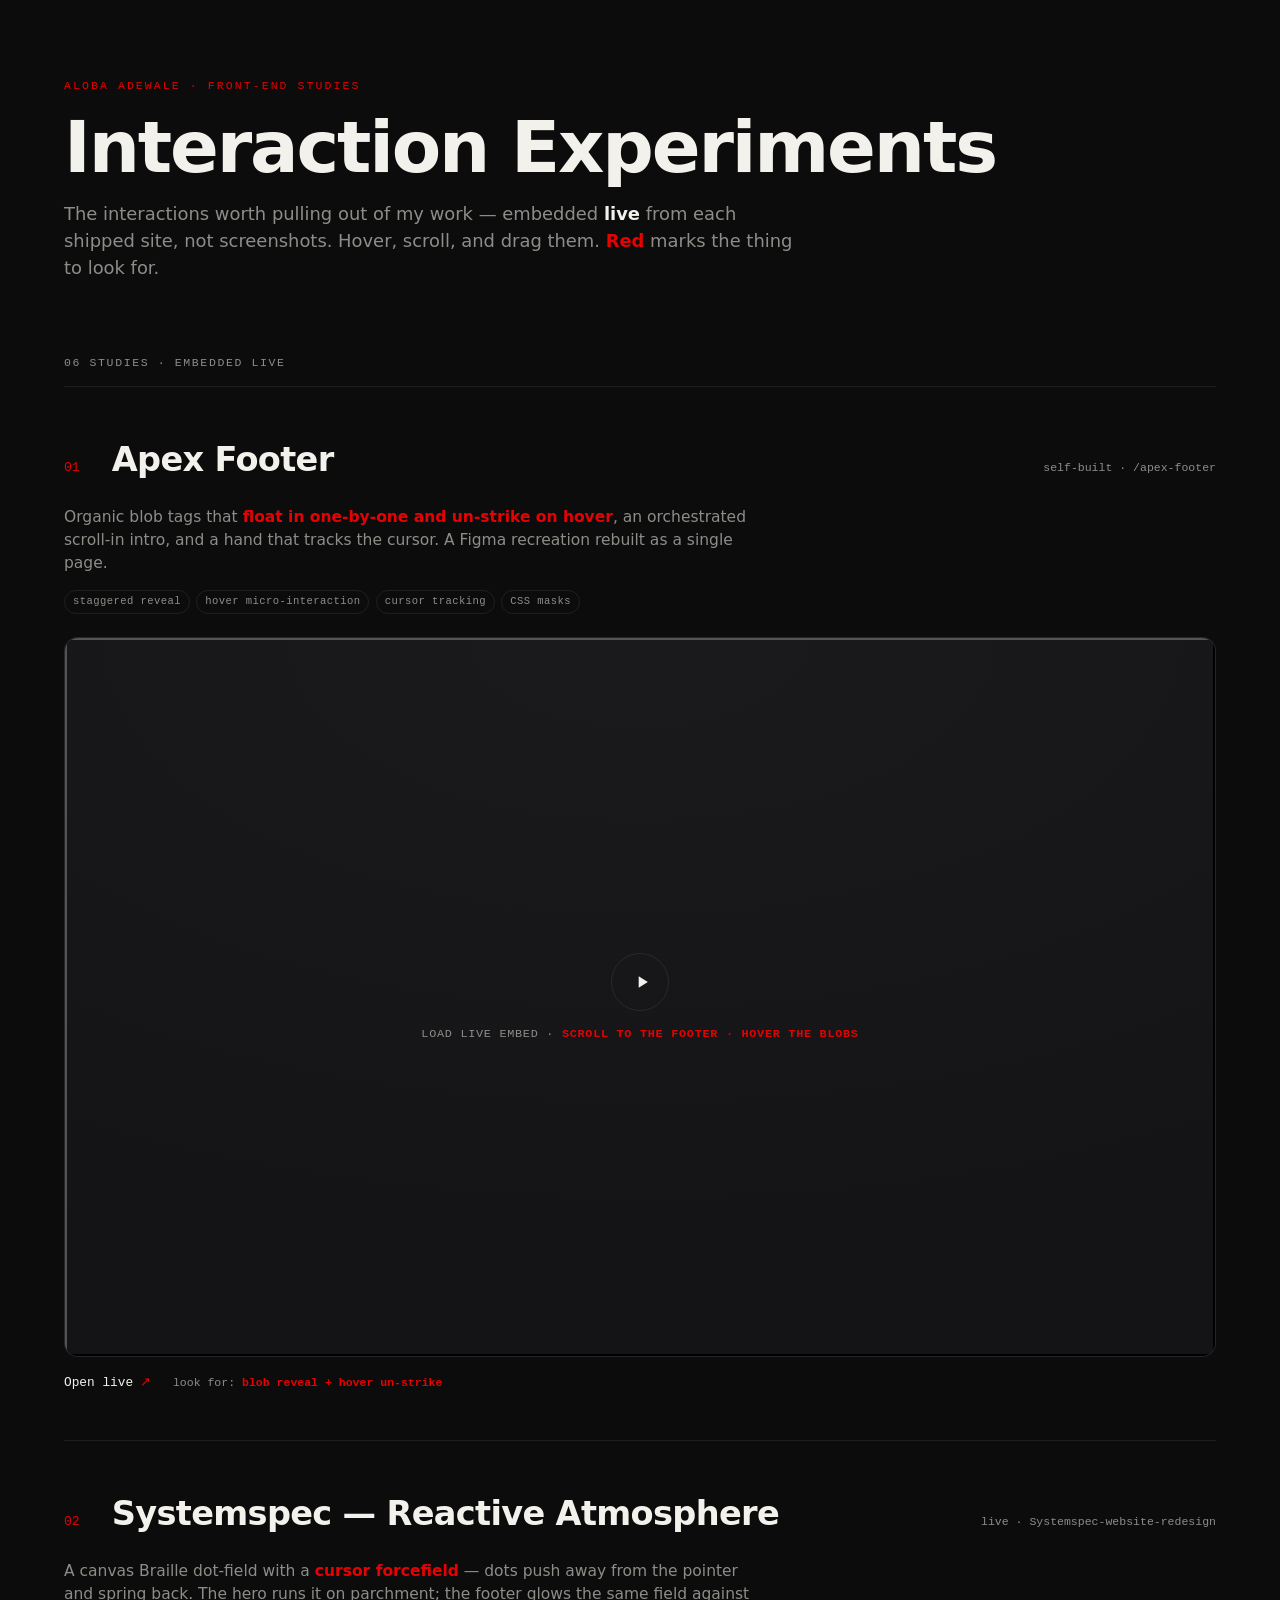
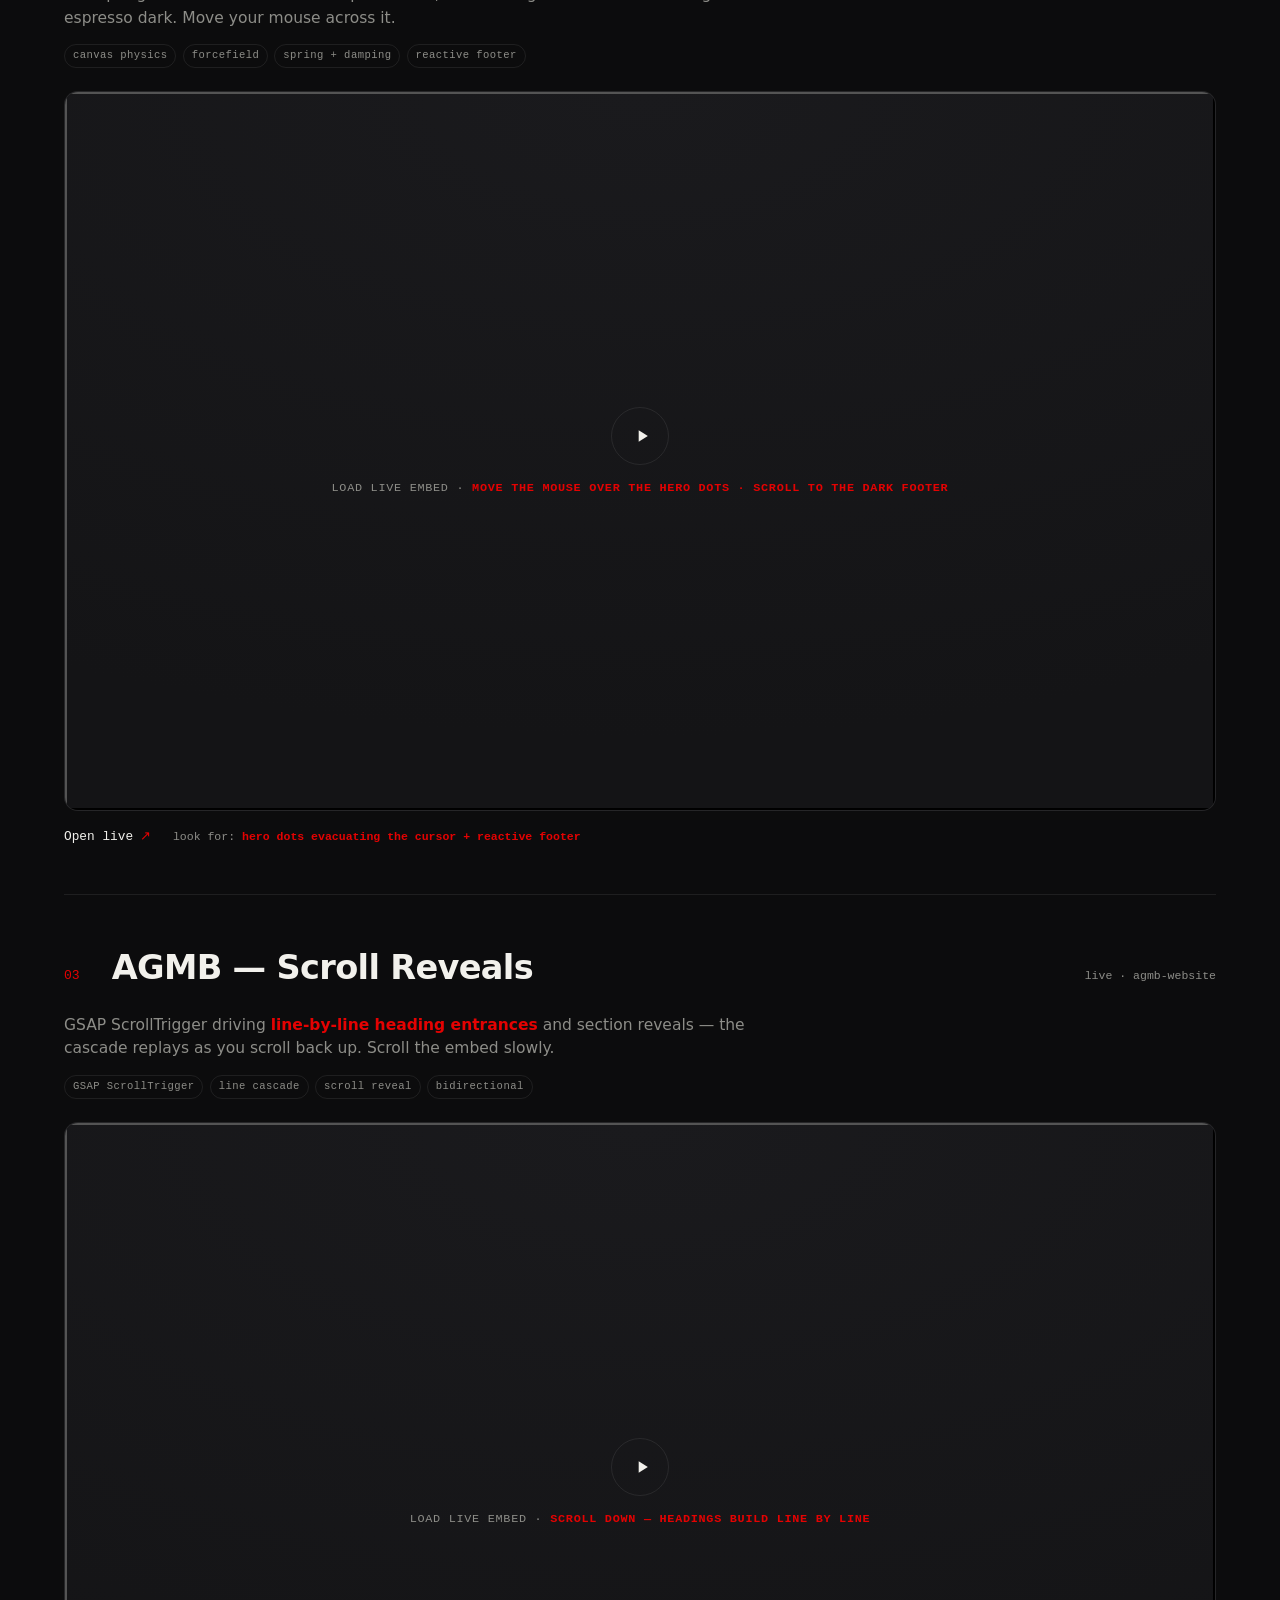
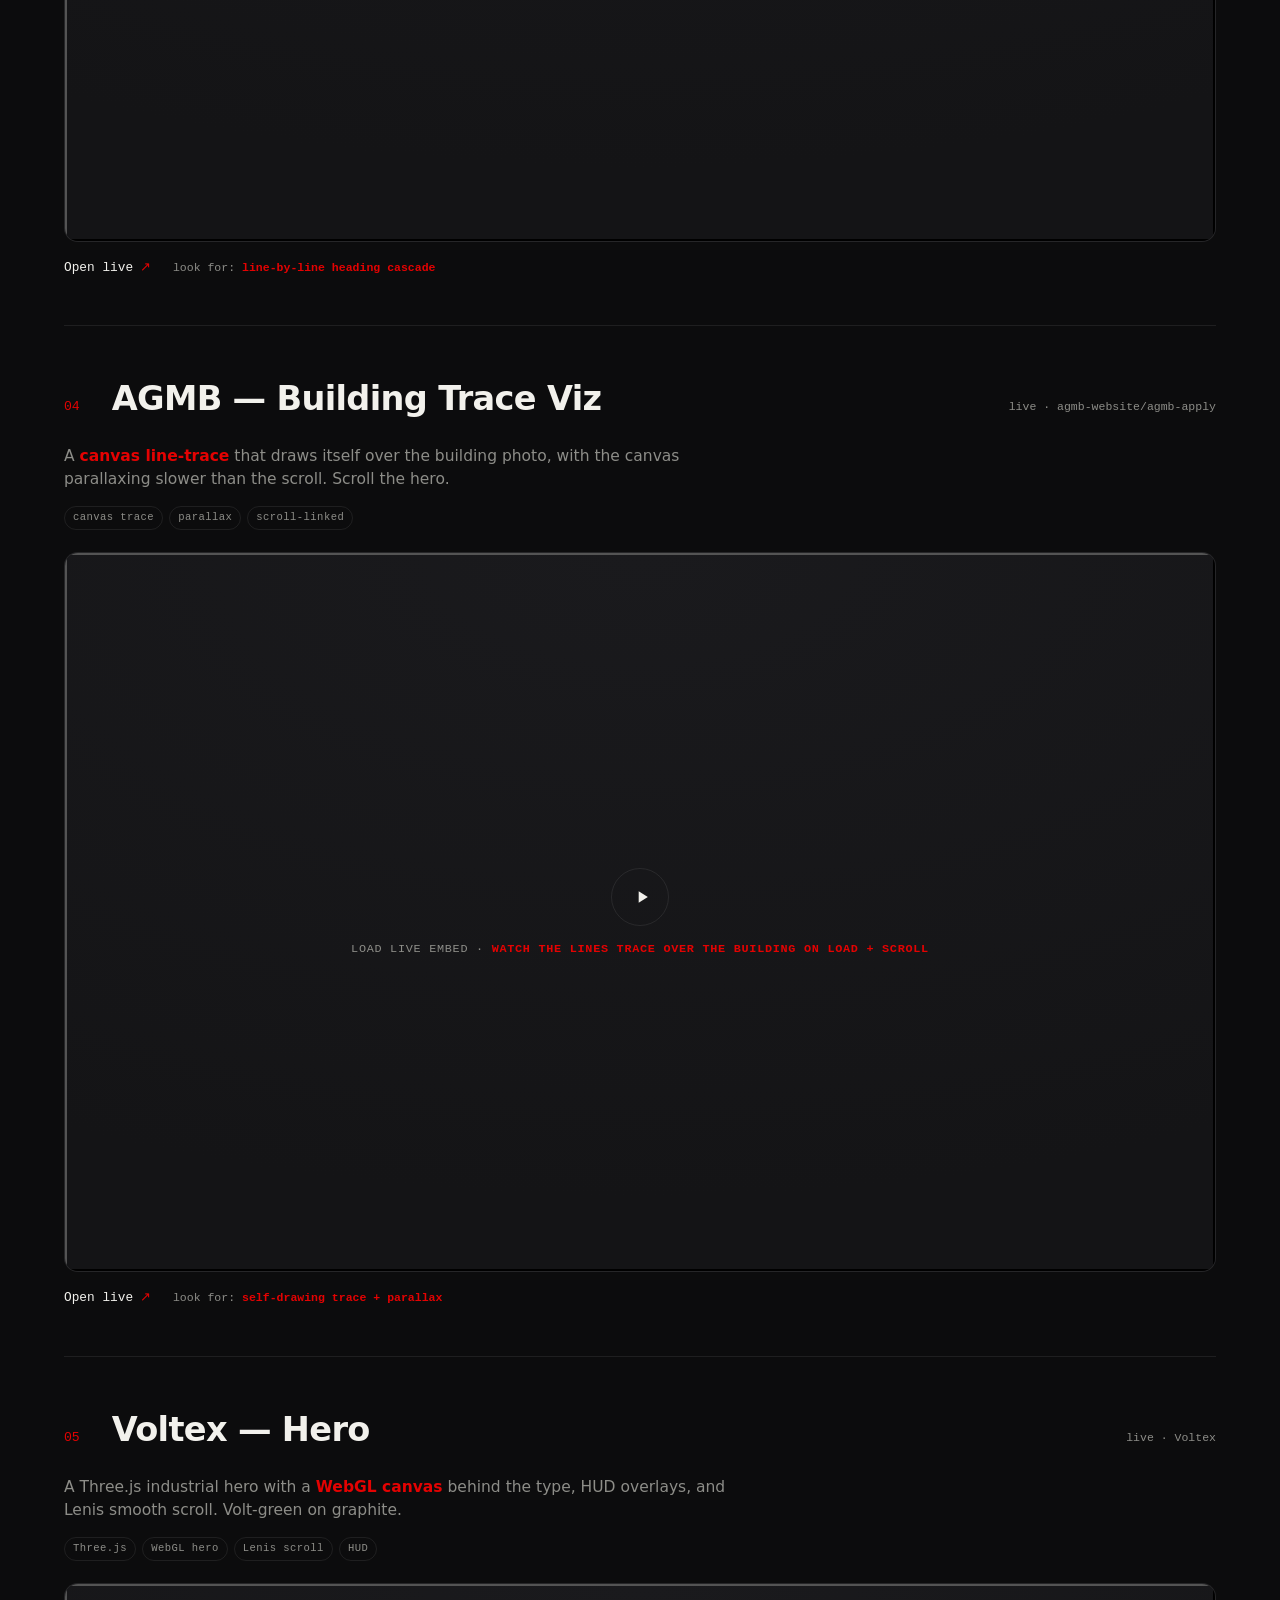
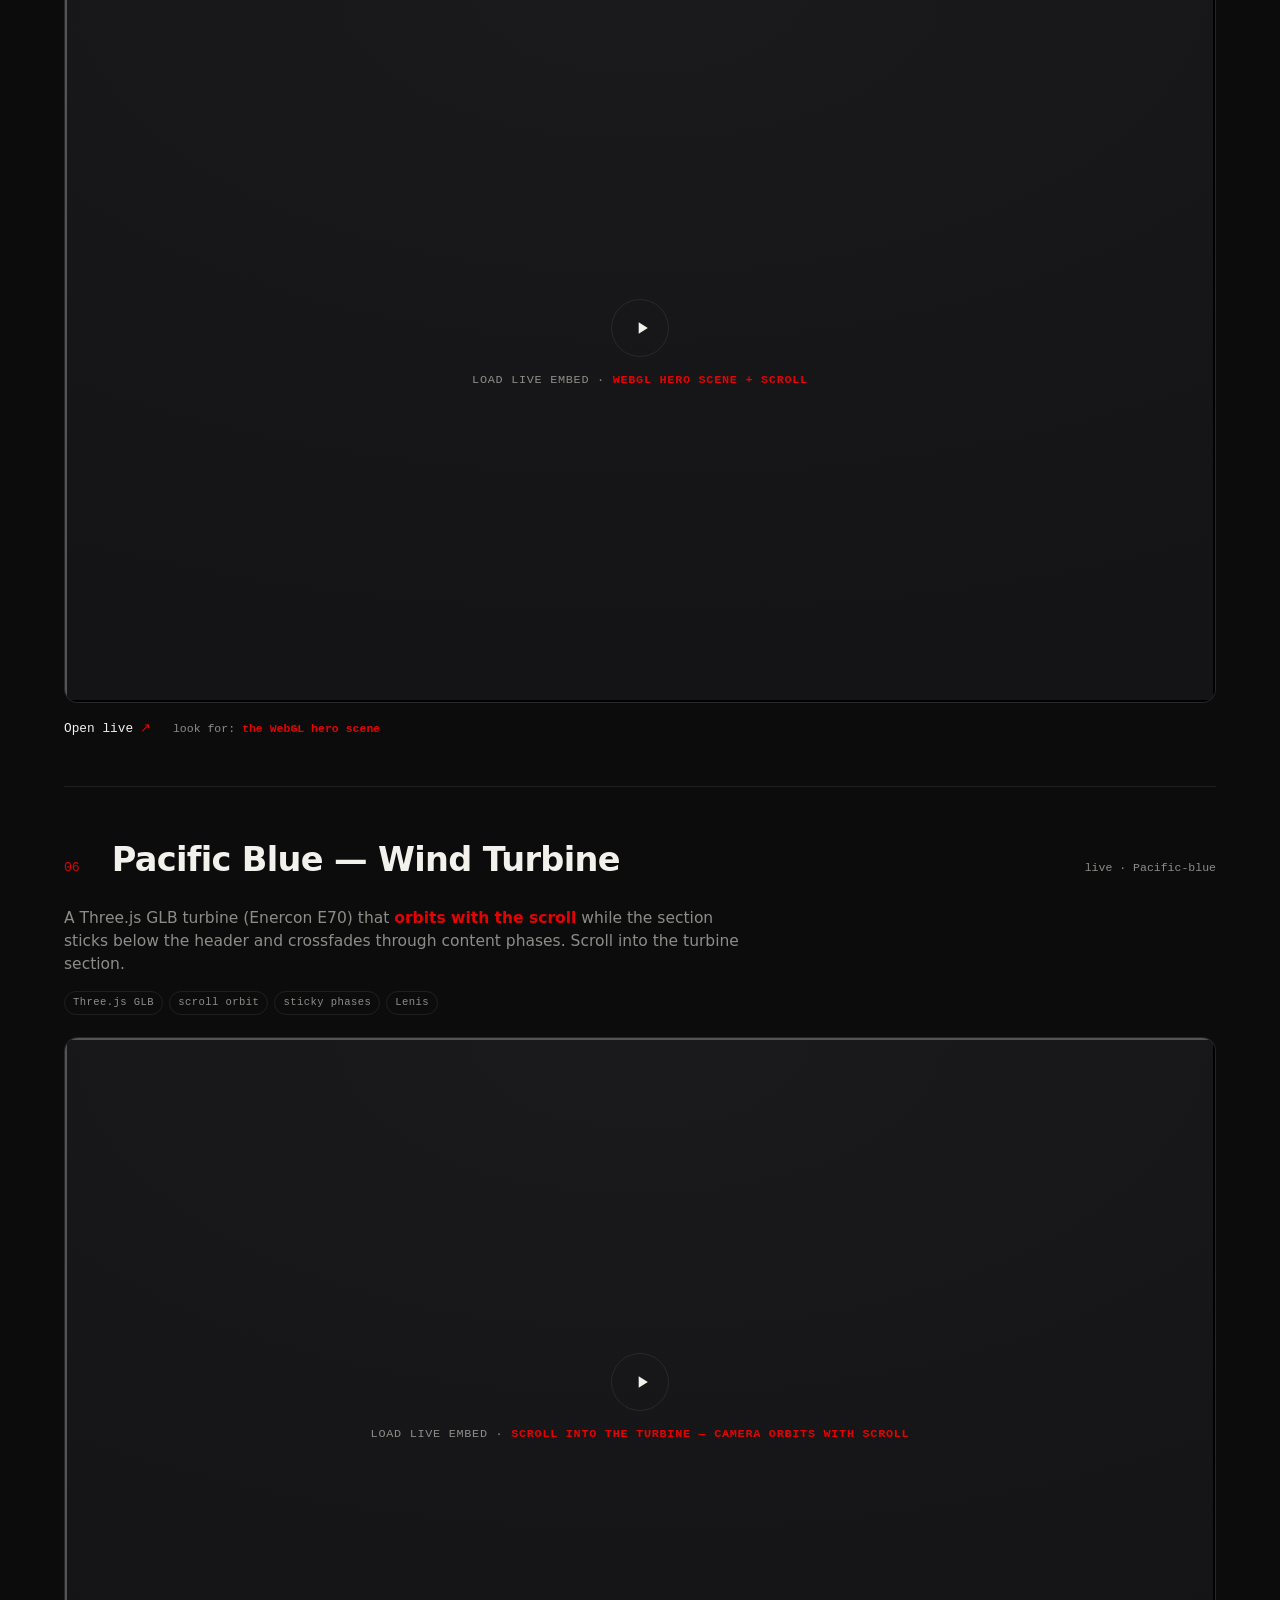
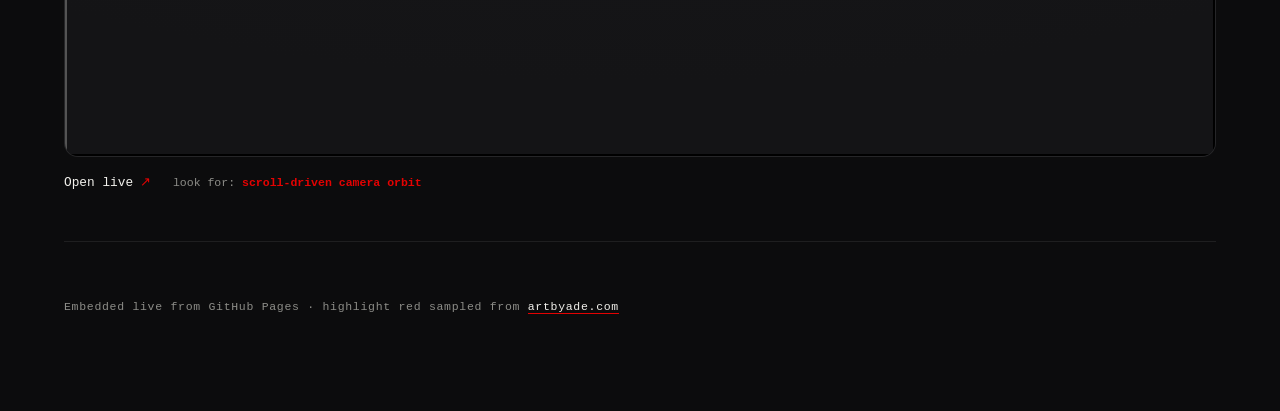
==== index.html @ 83ecae88 "Turn studies page into a live-embed gallery (no rebuilt pages) Instead of recreating each interactio" ====
<!DOCTYPE html>
<html lang="en">
<head>
<meta charset="UTF-8" />
<meta name="viewport" content="width=device-width, initial-scale=1.0" />
<title>Interaction Experiments — Aloba Adewale</title>
<style>
  :root {
    --bg: #0c0c0d;
    --surface: #141416;
    --surface-2: #1a1a1d;
    --ink: #f2f1ec;
    --muted: #8d8d88;
    --line: rgba(255,255,255,0.08);
    --red: #e40202;            /* artbyade.com highlight red */
    --ease: cubic-bezier(0.23, 1, 0.32, 1);
    --sans: ui-sans-serif, system-ui, -apple-system, "Segoe UI", Roboto, sans-serif;
    --mono: ui-monospace, "SF Mono", "JetBrains Mono", Menlo, monospace;
  }
  * { box-sizing: border-box; margin: 0; padding: 0; }
  body {
    background: var(--bg); color: var(--ink); font-family: var(--sans);
    -webkit-font-smoothing: antialiased; line-height: 1.5;
    padding: clamp(2rem, 6vw, 6rem) clamp(1.25rem, 5vw, 4rem) 6rem;
  }
  .wrap { max-width: 1180px; margin: 0 auto; }
  ::selection { background: var(--red); color: #fff; }

  header { margin-bottom: clamp(2.5rem, 6vw, 4.5rem); }
  .eyebrow { font-family: var(--mono); font-size: 0.72rem; letter-spacing: 0.18em;
             text-transform: uppercase; color: var(--red); margin-bottom: 1.1rem; }
  h1 { font-size: clamp(2.4rem, 7vw, 4.5rem); line-height: 0.98; letter-spacing: -0.03em;
       font-weight: 680; margin-bottom: 1.2rem; }
  .lead { color: var(--muted); font-size: clamp(1rem, 2vw, 1.12rem); max-width: 64ch; }
  .lead b { color: var(--ink); font-weight: 600; }
  .hl { color: var(--red); font-weight: 600; }

  .count { font-family: var(--mono); font-size: 0.72rem; letter-spacing: 0.14em;
           text-transform: uppercase; color: var(--muted);
           padding-bottom: 0.9rem; border-bottom: 1px solid var(--line);
           margin: clamp(2rem,5vw,3.5rem) 0 0; }

  .study { padding: clamp(2rem, 4vw, 3rem) 0; border-bottom: 1px solid var(--line); }
  .study__head { display: grid; grid-template-columns: auto 1fr auto; gap: clamp(1rem,3vw,2rem);
                 align-items: baseline; margin-bottom: 1.3rem; }
  .study__no { font-family: var(--mono); font-size: 0.82rem; color: var(--red); }
  .study__title { font-size: clamp(1.4rem, 3vw, 2.1rem); letter-spacing: -0.02em; font-weight: 600; }
  .study__src { font-family: var(--mono); font-size: 0.72rem; color: var(--muted); }
  .study__desc { color: var(--muted); font-size: 0.97rem; max-width: 70ch; margin-bottom: 0.9rem; }
  .study__desc .hl { color: var(--red); }
  .study__tags { display: flex; flex-wrap: wrap; gap: 0.4rem; margin-bottom: 1.4rem; }
  .tag { font-family: var(--mono); font-size: 0.66rem; letter-spacing: 0.04em; color: var(--muted);
         border: 1px solid var(--line); border-radius: 999px; padding: 0.3em 0.75em; }

  /* embed frame */
  .embed { position: relative; width: 100%; aspect-ratio: 16/10;
           background: var(--surface); border: 1px solid var(--line); border-radius: 14px;
           overflow: hidden; }
  .embed iframe { width: 100%; height: 100%; border: 0; display: block; background: #fff; }
  .embed__poster { position: absolute; inset: 0; display: flex; flex-direction: column;
                   align-items: center; justify-content: center; gap: 1rem; cursor: pointer;
                   background:
                     radial-gradient(110% 90% at 50% 0%, var(--surface-2), var(--surface));
                   transition: background 240ms var(--ease); }
  .embed__poster:hover { background: radial-gradient(110% 90% at 50% 0%, #202024, var(--surface)); }
  .embed__play { width: 58px; height: 58px; border-radius: 50%; border: 1px solid var(--line);
                 display: grid; place-items: center; color: var(--ink);
                 transition: transform 240ms var(--ease), border-color 240ms var(--ease); }
  .embed__poster:hover .embed__play { transform: scale(1.06); border-color: var(--red); }
  .embed__play svg { width: 20px; height: 20px; margin-left: 3px; }
  .embed__label { font-family: var(--mono); font-size: 0.74rem; letter-spacing: 0.06em;
                  color: var(--muted); text-transform: uppercase; }
  .embed__label b { color: var(--red); }

  .study__actions { margin-top: 1rem; display: flex; gap: 1.4rem; align-items: center; }
  .open { font-family: var(--mono); font-size: 0.8rem; color: var(--ink); text-decoration: none;
          display: inline-flex; align-items: center; gap: 0.4rem; }
  .open span { color: var(--red); transition: transform 240ms var(--ease); display: inline-block; }
  .open:hover span { transform: translate(2px,-2px); }
  .note { font-family: var(--mono); font-size: 0.72rem; color: var(--muted); }
  .note b { color: var(--red); }

  footer { margin-top: 3.5rem; color: var(--muted); font-family: var(--mono);
           font-size: 0.72rem; letter-spacing: 0.06em; }
  footer a { color: var(--ink); text-decoration: none; border-bottom: 1px solid var(--red); }

  @media (max-width: 640px) {
    .study__head { grid-template-columns: auto 1fr; }
    .study__src { grid-column: 2; }
    .embed { aspect-ratio: 3/4; }
  }
  @media (prefers-reduced-motion: reduce) {
    .embed__poster, .embed__play, .open span { transition: none; }
  }
</style>
</head>
<body>
  <div class="wrap">
    <header>
      <p class="eyebrow">Aloba Adewale · Front-end studies</p>
      <h1>Interaction&nbsp;Experiments</h1>
      <p class="lead">The interactions worth pulling out of my work — embedded <b>live</b> from each shipped site, not screenshots. Hover, scroll, and drag them. <span class="hl">Red</span> marks the thing to look for.</p>
    </header>

    <p class="count">06 studies · embedded live</p>

    <!-- experiments: data-src is loaded on click (keeps 6 heavy sites from booting at once) -->

    <section class="study">
      <div class="study__head">
        <span class="study__no">01</span>
        <span class="study__title">Apex Footer</span>
        <span class="study__src">self-built · /apex-footer</span>
      </div>
      <p class="study__desc">Organic blob tags that <span class="hl">float in one-by-one and un-strike on hover</span>, an orchestrated scroll-in intro, and a hand that tracks the cursor. A Figma recreation rebuilt as a single page.</p>
      <div class="study__tags"><span class="tag">staggered reveal</span><span class="tag">hover micro-interaction</span><span class="tag">cursor tracking</span><span class="tag">CSS masks</span></div>
      <div class="embed" data-src="./apex-footer/" data-look="scroll to the footer · hover the blobs"></div>
      <div class="study__actions">
        <a class="open" href="./apex-footer/" target="_blank" rel="noopener">Open live <span>&#8599;</span></a>
        <span class="note">look for: <b>blob reveal + hover un-strike</b></span>
      </div>
    </section>

    <section class="study">
      <div class="study__head">
        <span class="study__no">02</span>
        <span class="study__title">Systemspec — Reactive Atmosphere</span>
        <span class="study__src">live · Systemspec-website-redesign</span>
      </div>
      <p class="study__desc">A canvas Braille dot-field with a <span class="hl">cursor forcefield</span> — dots push away from the pointer and spring back. The hero runs it on parchment; the footer glows the same field against espresso dark. Move your mouse across it.</p>
      <div class="study__tags"><span class="tag">canvas physics</span><span class="tag">forcefield</span><span class="tag">spring + damping</span><span class="tag">reactive footer</span></div>
      <div class="embed" data-src="https://lobzyjay.github.io/Systemspec-website-redesign/" data-look="move the mouse over the hero dots · scroll to the dark footer"></div>
      <div class="study__actions">
        <a class="open" href="https://lobzyjay.github.io/Systemspec-website-redesign/" target="_blank" rel="noopener">Open live <span>&#8599;</span></a>
        <span class="note">look for: <b>hero dots evacuating the cursor + reactive footer</b></span>
      </div>
    </section>

    <section class="study">
      <div class="study__head">
        <span class="study__no">03</span>
        <span class="study__title">AGMB — Scroll Reveals</span>
        <span class="study__src">live · agmb-website</span>
      </div>
      <p class="study__desc">GSAP ScrollTrigger driving <span class="hl">line-by-line heading entrances</span> and section reveals — the cascade replays as you scroll back up. Scroll the embed slowly.</p>
      <div class="study__tags"><span class="tag">GSAP ScrollTrigger</span><span class="tag">line cascade</span><span class="tag">scroll reveal</span><span class="tag">bidirectional</span></div>
      <div class="embed" data-src="https://lobzyjay.github.io/agmb-website/" data-look="scroll down — headings build line by line"></div>
      <div class="study__actions">
        <a class="open" href="https://lobzyjay.github.io/agmb-website/" target="_blank" rel="noopener">Open live <span>&#8599;</span></a>
        <span class="note">look for: <b>line-by-line heading cascade</b></span>
      </div>
    </section>

    <section class="study">
      <div class="study__head">
        <span class="study__no">04</span>
        <span class="study__title">AGMB — Building Trace Viz</span>
        <span class="study__src">live · agmb-website/agmb-apply</span>
      </div>
      <p class="study__desc">A <span class="hl">canvas line-trace</span> that draws itself over the building photo, with the canvas parallaxing slower than the scroll. Scroll the hero.</p>
      <div class="study__tags"><span class="tag">canvas trace</span><span class="tag">parallax</span><span class="tag">scroll-linked</span></div>
      <div class="embed" data-src="https://lobzyjay.github.io/agmb-website/agmb-apply.html" data-look="watch the lines trace over the building on load + scroll"></div>
      <div class="study__actions">
        <a class="open" href="https://lobzyjay.github.io/agmb-website/agmb-apply.html" target="_blank" rel="noopener">Open live <span>&#8599;</span></a>
        <span class="note">look for: <b>self-drawing trace + parallax</b></span>
      </div>
    </section>

    <section class="study">
      <div class="study__head">
        <span class="study__no">05</span>
        <span class="study__title">Voltex — Hero</span>
        <span class="study__src">live · Voltex</span>
      </div>
      <p class="study__desc">A Three.js industrial hero with a <span class="hl">WebGL canvas</span> behind the type, HUD overlays, and Lenis smooth scroll. Volt-green on graphite.</p>
      <div class="study__tags"><span class="tag">Three.js</span><span class="tag">WebGL hero</span><span class="tag">Lenis scroll</span><span class="tag">HUD</span></div>
      <div class="embed" data-src="https://lobzyjay.github.io/Voltex/" data-look="WebGL hero scene + scroll"></div>
      <div class="study__actions">
        <a class="open" href="https://lobzyjay.github.io/Voltex/" target="_blank" rel="noopener">Open live <span>&#8599;</span></a>
        <span class="note">look for: <b>the WebGL hero scene</b></span>
      </div>
    </section>

    <section class="study">
      <div class="study__head">
        <span class="study__no">06</span>
        <span class="study__title">Pacific Blue — Wind Turbine</span>
        <span class="study__src">live · Pacific-blue</span>
      </div>
      <p class="study__desc">A Three.js GLB turbine (Enercon E70) that <span class="hl">orbits with the scroll</span> while the section sticks below the header and crossfades through content phases. Scroll into the turbine section.</p>
      <div class="study__tags"><span class="tag">Three.js GLB</span><span class="tag">scroll orbit</span><span class="tag">sticky phases</span><span class="tag">Lenis</span></div>
      <div class="embed" data-src="https://lobzyjay.github.io/Pacific-blue/#gen-section" data-look="scroll into the turbine — camera orbits with scroll"></div>
      <div class="study__actions">
        <a class="open" href="https://lobzyjay.github.io/Pacific-blue/#gen-section" target="_blank" rel="noopener">Open live <span>&#8599;</span></a>
        <span class="note">look for: <b>scroll-driven camera orbit</b></span>
      </div>
    </section>

    <footer>Embedded live from GitHub Pages · highlight red sampled from <a href="https://artbyade.com" target="_blank" rel="noopener">artbyade.com</a></footer>
  </div>

  <script>
    // Click-to-load embeds: build the iframe only when the poster is clicked.
    document.querySelectorAll('.embed').forEach(function (box) {
      var src = box.getAttribute('data-src');
      var look = box.getAttribute('data-look') || 'Load live embed';
      var poster = document.createElement('button');
      poster.type = 'button';
      poster.className = 'embed__poster';
      poster.innerHTML =
        '<span class="embed__play"><svg viewBox="0 0 24 24" fill="currentColor"><path d="M8 5v14l11-7z"/></svg></span>' +
        '<span class="embed__label">Load live embed · <b>' + look + '</b></span>';
      poster.addEventListener('click', function () {
        var f = document.createElement('iframe');
        f.src = src;
        f.loading = 'lazy';
        f.setAttribute('title', look);
        f.setAttribute('allow', 'fullscreen');
        box.innerHTML = '';
        box.appendChild(f);
      });
      box.appendChild(poster);
    });
  </script>
</body>
</html>
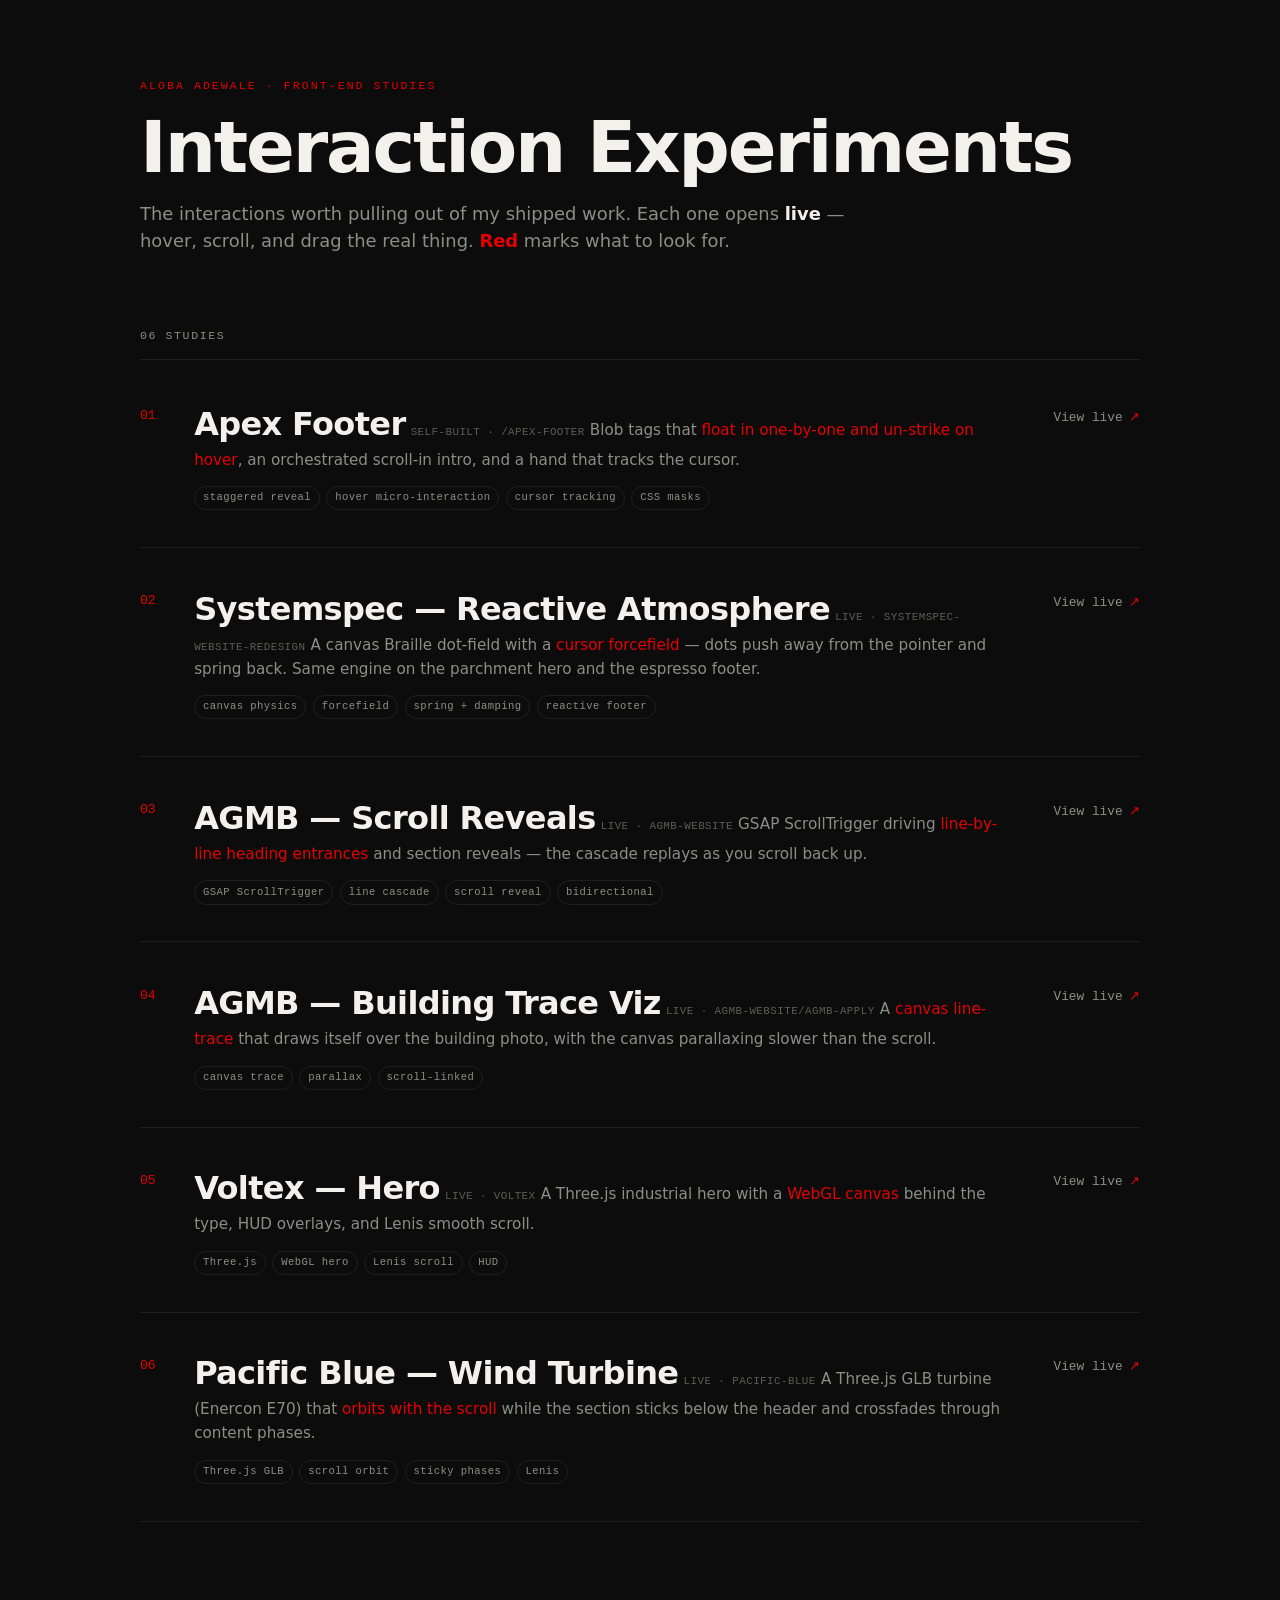
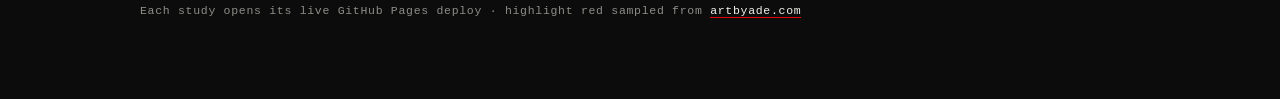
==== commit deb3be37: "Studies page: clean apex-style cards, open live (drop embed boxes) Replace the inline iframe embeds " ====
--- a/index.html
+++ b/index.html
@@ -7,10 +7,9 @@
 <style>
   :root {
     --bg: #0c0c0d;
-    --surface: #141416;
-    --surface-2: #1a1a1d;
     --ink: #f2f1ec;
     --muted: #8d8d88;
+    --faint: #5c5c58;
     --line: rgba(255,255,255,0.08);
     --red: #e40202;            /* artbyade.com highlight red */
     --ease: cubic-bezier(0.23, 1, 0.32, 1);
@@ -21,9 +20,9 @@
   body {
     background: var(--bg); color: var(--ink); font-family: var(--sans);
     -webkit-font-smoothing: antialiased; line-height: 1.5;
-    padding: clamp(2rem, 6vw, 6rem) clamp(1.25rem, 5vw, 4rem) 6rem;
+    padding: clamp(2rem, 6vw, 6rem) clamp(1.25rem, 5vw, 4rem) 5rem;
   }
-  .wrap { max-width: 1180px; margin: 0 auto; }
+  .wrap { max-width: 1000px; margin: 0 auto; }
   ::selection { background: var(--red); color: #fff; }
 
   header { margin-bottom: clamp(2.5rem, 6vw, 4.5rem); }
@@ -31,66 +30,58 @@
              text-transform: uppercase; color: var(--red); margin-bottom: 1.1rem; }
   h1 { font-size: clamp(2.4rem, 7vw, 4.5rem); line-height: 0.98; letter-spacing: -0.03em;
        font-weight: 680; margin-bottom: 1.2rem; }
-  .lead { color: var(--muted); font-size: clamp(1rem, 2vw, 1.12rem); max-width: 64ch; }
+  .lead { color: var(--muted); font-size: clamp(1rem, 2vw, 1.12rem); max-width: 62ch; }
   .lead b { color: var(--ink); font-weight: 600; }
-  .hl { color: var(--red); font-weight: 600; }
+  .lead .hl { color: var(--red); font-weight: 600; }
 
   .count { font-family: var(--mono); font-size: 0.72rem; letter-spacing: 0.14em;
            text-transform: uppercase; color: var(--muted);
-           padding-bottom: 0.9rem; border-bottom: 1px solid var(--line);
-           margin: clamp(2rem,5vw,3.5rem) 0 0; }
+           padding-bottom: 0.9rem; border-bottom: 1px solid var(--line); margin-bottom: 0.2rem; }
 
-  .study { padding: clamp(2rem, 4vw, 3rem) 0; border-bottom: 1px solid var(--line); }
-  .study__head { display: grid; grid-template-columns: auto 1fr auto; gap: clamp(1rem,3vw,2rem);
-                 align-items: baseline; margin-bottom: 1.3rem; }
-  .study__no { font-family: var(--mono); font-size: 0.82rem; color: var(--red); }
-  .study__title { font-size: clamp(1.4rem, 3vw, 2.1rem); letter-spacing: -0.02em; font-weight: 600; }
-  .study__src { font-family: var(--mono); font-size: 0.72rem; color: var(--muted); }
-  .study__desc { color: var(--muted); font-size: 0.97rem; max-width: 70ch; margin-bottom: 0.9rem; }
+  ul { list-style: none; }
+  .study {
+    display: grid; grid-template-columns: auto 1fr auto; align-items: start;
+    gap: clamp(1rem, 3vw, 2.5rem);
+    padding: clamp(1.7rem, 3.2vw, 2.3rem) 0; border-bottom: 1px solid var(--line);
+    text-decoration: none; color: inherit;
+    transition: padding-left 360ms var(--ease);
+  }
+  .study__no { font-family: var(--mono); font-size: 0.82rem; color: var(--red);
+               padding-top: 0.4rem; transition: opacity 200ms ease; }
+  .study__body { min-width: 0; }
+  .study__title { font-size: clamp(1.35rem, 3vw, 2rem); letter-spacing: -0.02em; font-weight: 600;
+                  transition: color 200ms ease; }
+  .study__src { font-family: var(--mono); font-size: 0.68rem; letter-spacing: 0.04em;
+                color: var(--faint); text-transform: uppercase; margin-top: 0.3rem; }
+  .study__desc { color: var(--muted); font-size: 0.95rem; margin-top: 0.7rem; max-width: 64ch; }
   .study__desc .hl { color: var(--red); }
-  .study__tags { display: flex; flex-wrap: wrap; gap: 0.4rem; margin-bottom: 1.4rem; }
+  .study__tags { margin-top: 0.9rem; display: flex; flex-wrap: wrap; gap: 0.4rem; }
   .tag { font-family: var(--mono); font-size: 0.66rem; letter-spacing: 0.04em; color: var(--muted);
          border: 1px solid var(--line); border-radius: 999px; padding: 0.3em 0.75em; }
+  .study__go { font-family: var(--mono); font-size: 0.8rem; color: var(--muted);
+               display: inline-flex; align-items: center; gap: 0.4rem; white-space: nowrap;
+               padding-top: 0.5rem; transition: color 200ms ease; }
+  .study__go span { color: var(--red); transition: transform 360ms var(--ease); display: inline-block; }
 
-  /* embed frame */
-  .embed { position: relative; width: 100%; aspect-ratio: 16/10;
-           background: var(--surface); border: 1px solid var(--line); border-radius: 14px;
-           overflow: hidden; }
-  .embed iframe { width: 100%; height: 100%; border: 0; display: block; background: #fff; }
-  .embed__poster { position: absolute; inset: 0; display: flex; flex-direction: column;
-                   align-items: center; justify-content: center; gap: 1rem; cursor: pointer;
-                   background:
-                     radial-gradient(110% 90% at 50% 0%, var(--surface-2), var(--surface));
-                   transition: background 240ms var(--ease); }
-  .embed__poster:hover { background: radial-gradient(110% 90% at 50% 0%, #202024, var(--surface)); }
-  .embed__play { width: 58px; height: 58px; border-radius: 50%; border: 1px solid var(--line);
-                 display: grid; place-items: center; color: var(--ink);
-                 transition: transform 240ms var(--ease), border-color 240ms var(--ease); }
-  .embed__poster:hover .embed__play { transform: scale(1.06); border-color: var(--red); }
-  .embed__play svg { width: 20px; height: 20px; margin-left: 3px; }
-  .embed__label { font-family: var(--mono); font-size: 0.74rem; letter-spacing: 0.06em;
-                  color: var(--muted); text-transform: uppercase; }
-  .embed__label b { color: var(--red); }
+  @media (hover: hover) and (pointer: fine) {
+    .study:hover { padding-left: 0.7rem; }
+    .study:hover .study__title { color: var(--red); }
+    .study:hover .study__go { color: var(--ink); }
+    .study:hover .study__go span { transform: translate(3px,-3px); }
+  }
+  .study:focus-visible { outline: 2px solid var(--red); outline-offset: 5px; border-radius: 8px; }
 
-  .study__actions { margin-top: 1rem; display: flex; gap: 1.4rem; align-items: center; }
-  .open { font-family: var(--mono); font-size: 0.8rem; color: var(--ink); text-decoration: none;
-          display: inline-flex; align-items: center; gap: 0.4rem; }
-  .open span { color: var(--red); transition: transform 240ms var(--ease); display: inline-block; }
-  .open:hover span { transform: translate(2px,-2px); }
-  .note { font-family: var(--mono); font-size: 0.72rem; color: var(--muted); }
-  .note b { color: var(--red); }
-
-  footer { margin-top: 3.5rem; color: var(--muted); font-family: var(--mono);
+  footer { margin-top: clamp(3rem, 7vw, 5rem); color: var(--muted); font-family: var(--mono);
            font-size: 0.72rem; letter-spacing: 0.06em; }
   footer a { color: var(--ink); text-decoration: none; border-bottom: 1px solid var(--red); }
 
   @media (max-width: 640px) {
-    .study__head { grid-template-columns: auto 1fr; }
-    .study__src { grid-column: 2; }
-    .embed { aspect-ratio: 3/4; }
+    .study { grid-template-columns: auto 1fr; }
+    .study__go { grid-column: 2; justify-self: start; padding-top: 0.9rem; }
   }
   @media (prefers-reduced-motion: reduce) {
-    .embed__poster, .embed__play, .open span { transition: none; }
+    .study, .study__go span { transition: none; }
+    .study:hover { padding-left: 0; }
   }
 </style>
 </head>
@@ -99,128 +90,86 @@
     <header>
       <p class="eyebrow">Aloba Adewale · Front-end studies</p>
       <h1>Interaction&nbsp;Experiments</h1>
-      <p class="lead">The interactions worth pulling out of my work — embedded <b>live</b> from each shipped site, not screenshots. Hover, scroll, and drag them. <span class="hl">Red</span> marks the thing to look for.</p>
+      <p class="lead">The interactions worth pulling out of my shipped work. Each one opens <b>live</b> — hover, scroll, and drag the real thing. <span class="hl">Red</span> marks what to look for.</p>
     </header>
 
-    <p class="count">06 studies · embedded live</p>
+    <p class="count">06 studies</p>
+    <ul>
+      <li>
+        <a class="study" href="./apex-footer/" target="_blank" rel="noopener">
+          <span class="study__no">01</span>
+          <span class="study__body">
+            <span class="study__title">Apex Footer</span>
+            <span class="study__src">self-built · /apex-footer</span>
+            <span class="study__desc">Blob tags that <span class="hl">float in one-by-one and un-strike on hover</span>, an orchestrated scroll-in intro, and a hand that tracks the cursor.</span>
+            <span class="study__tags"><span class="tag">staggered reveal</span><span class="tag">hover micro-interaction</span><span class="tag">cursor tracking</span><span class="tag">CSS masks</span></span>
+          </span>
+          <span class="study__go">View live <span>&#8599;</span></span>
+        </a>
+      </li>
+      <li>
+        <a class="study" href="https://lobzyjay.github.io/Systemspec-website-redesign/" target="_blank" rel="noopener">
+          <span class="study__no">02</span>
+          <span class="study__body">
+            <span class="study__title">Systemspec — Reactive Atmosphere</span>
+            <span class="study__src">live · Systemspec-website-redesign</span>
+            <span class="study__desc">A canvas Braille dot-field with a <span class="hl">cursor forcefield</span> — dots push away from the pointer and spring back. Same engine on the parchment hero and the espresso footer.</span>
+            <span class="study__tags"><span class="tag">canvas physics</span><span class="tag">forcefield</span><span class="tag">spring + damping</span><span class="tag">reactive footer</span></span>
+          </span>
+          <span class="study__go">View live <span>&#8599;</span></span>
+        </a>
+      </li>
+      <li>
+        <a class="study" href="https://lobzyjay.github.io/agmb-website/" target="_blank" rel="noopener">
+          <span class="study__no">03</span>
+          <span class="study__body">
+            <span class="study__title">AGMB — Scroll Reveals</span>
+            <span class="study__src">live · agmb-website</span>
+            <span class="study__desc">GSAP ScrollTrigger driving <span class="hl">line-by-line heading entrances</span> and section reveals — the cascade replays as you scroll back up.</span>
+            <span class="study__tags"><span class="tag">GSAP ScrollTrigger</span><span class="tag">line cascade</span><span class="tag">scroll reveal</span><span class="tag">bidirectional</span></span>
+          </span>
+          <span class="study__go">View live <span>&#8599;</span></span>
+        </a>
+      </li>
+      <li>
+        <a class="study" href="https://lobzyjay.github.io/agmb-website/agmb-apply.html" target="_blank" rel="noopener">
+          <span class="study__no">04</span>
+          <span class="study__body">
+            <span class="study__title">AGMB — Building Trace Viz</span>
+            <span class="study__src">live · agmb-website/agmb-apply</span>
+            <span class="study__desc">A <span class="hl">canvas line-trace</span> that draws itself over the building photo, with the canvas parallaxing slower than the scroll.</span>
+            <span class="study__tags"><span class="tag">canvas trace</span><span class="tag">parallax</span><span class="tag">scroll-linked</span></span>
+          </span>
+          <span class="study__go">View live <span>&#8599;</span></span>
+        </a>
+      </li>
+      <li>
+        <a class="study" href="https://lobzyjay.github.io/Voltex/" target="_blank" rel="noopener">
+          <span class="study__no">05</span>
+          <span class="study__body">
+            <span class="study__title">Voltex — Hero</span>
+            <span class="study__src">live · Voltex</span>
+            <span class="study__desc">A Three.js industrial hero with a <span class="hl">WebGL canvas</span> behind the type, HUD overlays, and Lenis smooth scroll.</span>
+            <span class="study__tags"><span class="tag">Three.js</span><span class="tag">WebGL hero</span><span class="tag">Lenis scroll</span><span class="tag">HUD</span></span>
+          </span>
+          <span class="study__go">View live <span>&#8599;</span></span>
+        </a>
+      </li>
+      <li>
+        <a class="study" href="https://lobzyjay.github.io/Pacific-blue/#gen-section" target="_blank" rel="noopener">
+          <span class="study__no">06</span>
+          <span class="study__body">
+            <span class="study__title">Pacific Blue — Wind Turbine</span>
+            <span class="study__src">live · Pacific-blue</span>
+            <span class="study__desc">A Three.js GLB turbine (Enercon E70) that <span class="hl">orbits with the scroll</span> while the section sticks below the header and crossfades through content phases.</span>
+            <span class="study__tags"><span class="tag">Three.js GLB</span><span class="tag">scroll orbit</span><span class="tag">sticky phases</span><span class="tag">Lenis</span></span>
+          </span>
+          <span class="study__go">View live <span>&#8599;</span></span>
+        </a>
+      </li>
+    </ul>
 
-    <!-- experiments: data-src is loaded on click (keeps 6 heavy sites from booting at once) -->
-
-    <section class="study">
-      <div class="study__head">
-        <span class="study__no">01</span>
-        <span class="study__title">Apex Footer</span>
-        <span class="study__src">self-built · /apex-footer</span>
-      </div>
-      <p class="study__desc">Organic blob tags that <span class="hl">float in one-by-one and un-strike on hover</span>, an orchestrated scroll-in intro, and a hand that tracks the cursor. A Figma recreation rebuilt as a single page.</p>
-      <div class="study__tags"><span class="tag">staggered reveal</span><span class="tag">hover micro-interaction</span><span class="tag">cursor tracking</span><span class="tag">CSS masks</span></div>
-      <div class="embed" data-src="./apex-footer/" data-look="scroll to the footer · hover the blobs"></div>
-      <div class="study__actions">
-        <a class="open" href="./apex-footer/" target="_blank" rel="noopener">Open live <span>&#8599;</span></a>
-        <span class="note">look for: <b>blob reveal + hover un-strike</b></span>
-      </div>
-    </section>
-
-    <section class="study">
-      <div class="study__head">
-        <span class="study__no">02</span>
-        <span class="study__title">Systemspec — Reactive Atmosphere</span>
-        <span class="study__src">live · Systemspec-website-redesign</span>
-      </div>
-      <p class="study__desc">A canvas Braille dot-field with a <span class="hl">cursor forcefield</span> — dots push away from the pointer and spring back. The hero runs it on parchment; the footer glows the same field against espresso dark. Move your mouse across it.</p>
-      <div class="study__tags"><span class="tag">canvas physics</span><span class="tag">forcefield</span><span class="tag">spring + damping</span><span class="tag">reactive footer</span></div>
-      <div class="embed" data-src="https://lobzyjay.github.io/Systemspec-website-redesign/" data-look="move the mouse over the hero dots · scroll to the dark footer"></div>
-      <div class="study__actions">
-        <a class="open" href="https://lobzyjay.github.io/Systemspec-website-redesign/" target="_blank" rel="noopener">Open live <span>&#8599;</span></a>
-        <span class="note">look for: <b>hero dots evacuating the cursor + reactive footer</b></span>
-      </div>
-    </section>
-
-    <section class="study">
-      <div class="study__head">
-        <span class="study__no">03</span>
-        <span class="study__title">AGMB — Scroll Reveals</span>
-        <span class="study__src">live · agmb-website</span>
-      </div>
-      <p class="study__desc">GSAP ScrollTrigger driving <span class="hl">line-by-line heading entrances</span> and section reveals — the cascade replays as you scroll back up. Scroll the embed slowly.</p>
-      <div class="study__tags"><span class="tag">GSAP ScrollTrigger</span><span class="tag">line cascade</span><span class="tag">scroll reveal</span><span class="tag">bidirectional</span></div>
-      <div class="embed" data-src="https://lobzyjay.github.io/agmb-website/" data-look="scroll down — headings build line by line"></div>
-      <div class="study__actions">
-        <a class="open" href="https://lobzyjay.github.io/agmb-website/" target="_blank" rel="noopener">Open live <span>&#8599;</span></a>
-        <span class="note">look for: <b>line-by-line heading cascade</b></span>
-      </div>
-    </section>
-
-    <section class="study">
-      <div class="study__head">
-        <span class="study__no">04</span>
-        <span class="study__title">AGMB — Building Trace Viz</span>
-        <span class="study__src">live · agmb-website/agmb-apply</span>
-      </div>
-      <p class="study__desc">A <span class="hl">canvas line-trace</span> that draws itself over the building photo, with the canvas parallaxing slower than the scroll. Scroll the hero.</p>
-      <div class="study__tags"><span class="tag">canvas trace</span><span class="tag">parallax</span><span class="tag">scroll-linked</span></div>
-      <div class="embed" data-src="https://lobzyjay.github.io/agmb-website/agmb-apply.html" data-look="watch the lines trace over the building on load + scroll"></div>
-      <div class="study__actions">
-        <a class="open" href="https://lobzyjay.github.io/agmb-website/agmb-apply.html" target="_blank" rel="noopener">Open live <span>&#8599;</span></a>
-        <span class="note">look for: <b>self-drawing trace + parallax</b></span>
-      </div>
-    </section>
-
-    <section class="study">
-      <div class="study__head">
-        <span class="study__no">05</span>
-        <span class="study__title">Voltex — Hero</span>
-        <span class="study__src">live · Voltex</span>
-      </div>
-      <p class="study__desc">A Three.js industrial hero with a <span class="hl">WebGL canvas</span> behind the type, HUD overlays, and Lenis smooth scroll. Volt-green on graphite.</p>
-      <div class="study__tags"><span class="tag">Three.js</span><span class="tag">WebGL hero</span><span class="tag">Lenis scroll</span><span class="tag">HUD</span></div>
-      <div class="embed" data-src="https://lobzyjay.github.io/Voltex/" data-look="WebGL hero scene + scroll"></div>
-      <div class="study__actions">
-        <a class="open" href="https://lobzyjay.github.io/Voltex/" target="_blank" rel="noopener">Open live <span>&#8599;</span></a>
-        <span class="note">look for: <b>the WebGL hero scene</b></span>
-      </div>
-    </section>
-
-    <section class="study">
-      <div class="study__head">
-        <span class="study__no">06</span>
-        <span class="study__title">Pacific Blue — Wind Turbine</span>
-        <span class="study__src">live · Pacific-blue</span>
-      </div>
-      <p class="study__desc">A Three.js GLB turbine (Enercon E70) that <span class="hl">orbits with the scroll</span> while the section sticks below the header and crossfades through content phases. Scroll into the turbine section.</p>
-      <div class="study__tags"><span class="tag">Three.js GLB</span><span class="tag">scroll orbit</span><span class="tag">sticky phases</span><span class="tag">Lenis</span></div>
-      <div class="embed" data-src="https://lobzyjay.github.io/Pacific-blue/#gen-section" data-look="scroll into the turbine — camera orbits with scroll"></div>
-      <div class="study__actions">
-        <a class="open" href="https://lobzyjay.github.io/Pacific-blue/#gen-section" target="_blank" rel="noopener">Open live <span>&#8599;</span></a>
-        <span class="note">look for: <b>scroll-driven camera orbit</b></span>
-      </div>
-    </section>
-
-    <footer>Embedded live from GitHub Pages · highlight red sampled from <a href="https://artbyade.com" target="_blank" rel="noopener">artbyade.com</a></footer>
+    <footer>Each study opens its live GitHub Pages deploy · highlight red sampled from <a href="https://artbyade.com" target="_blank" rel="noopener">artbyade.com</a></footer>
   </div>
-
-  <script>
-    // Click-to-load embeds: build the iframe only when the poster is clicked.
-    document.querySelectorAll('.embed').forEach(function (box) {
-      var src = box.getAttribute('data-src');
-      var look = box.getAttribute('data-look') || 'Load live embed';
-      var poster = document.createElement('button');
-      poster.type = 'button';
-      poster.className = 'embed__poster';
-      poster.innerHTML =
-        '<span class="embed__play"><svg viewBox="0 0 24 24" fill="currentColor"><path d="M8 5v14l11-7z"/></svg></span>' +
-        '<span class="embed__label">Load live embed · <b>' + look + '</b></span>';
-      poster.addEventListener('click', function () {
-        var f = document.createElement('iframe');
-        f.src = src;
-        f.loading = 'lazy';
-        f.setAttribute('title', look);
-        f.setAttribute('allow', 'fullscreen');
-        box.innerHTML = '';
-        box.appendChild(f);
-      });
-      box.appendChild(poster);
-    });
-  </script>
 </body>
 </html>
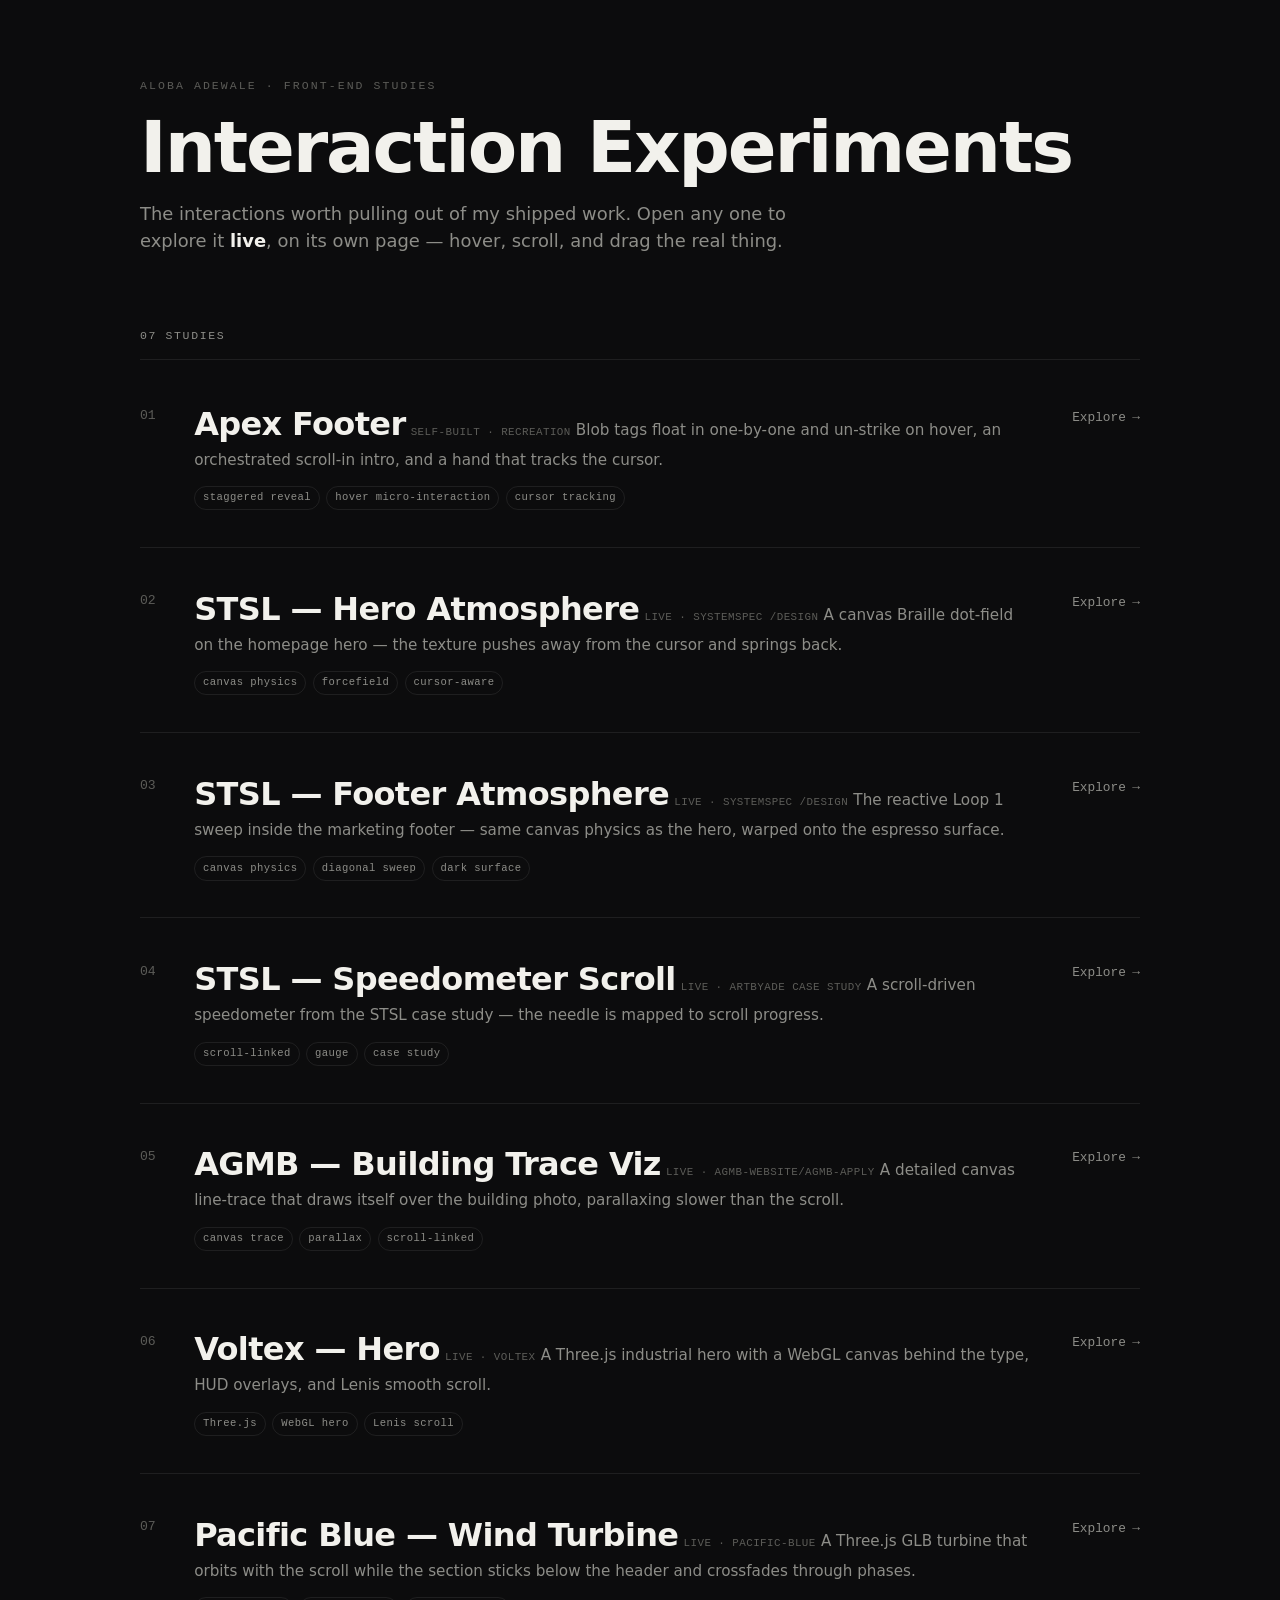
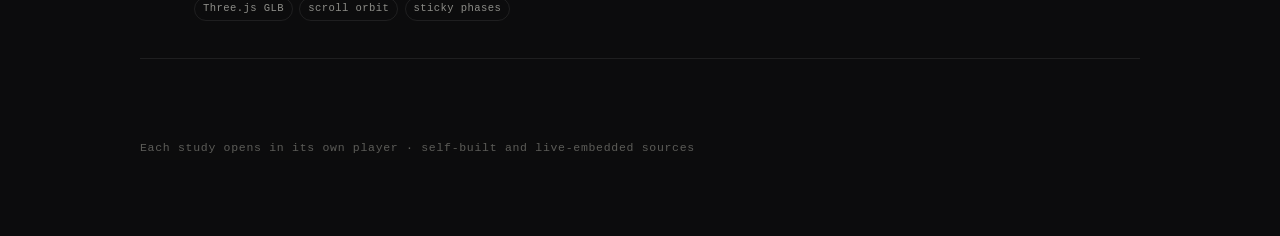
==== commit 61615bca: "Restructure: main index + single player page; red only on study title Architecture change per feedba" ====
--- a/index.html
+++ b/index.html
@@ -11,7 +11,6 @@
     --muted: #8d8d88;
     --faint: #5c5c58;
     --line: rgba(255,255,255,0.08);
-    --red: #e40202;            /* artbyade.com highlight red */
     --ease: cubic-bezier(0.23, 1, 0.32, 1);
     --sans: ui-sans-serif, system-ui, -apple-system, "Segoe UI", Roboto, sans-serif;
     --mono: ui-monospace, "SF Mono", "JetBrains Mono", Menlo, monospace;
@@ -23,16 +22,14 @@
     padding: clamp(2rem, 6vw, 6rem) clamp(1.25rem, 5vw, 4rem) 5rem;
   }
   .wrap { max-width: 1000px; margin: 0 auto; }
-  ::selection { background: var(--red); color: #fff; }
 
   header { margin-bottom: clamp(2.5rem, 6vw, 4.5rem); }
   .eyebrow { font-family: var(--mono); font-size: 0.72rem; letter-spacing: 0.18em;
-             text-transform: uppercase; color: var(--red); margin-bottom: 1.1rem; }
+             text-transform: uppercase; color: var(--faint); margin-bottom: 1.1rem; }
   h1 { font-size: clamp(2.4rem, 7vw, 4.5rem); line-height: 0.98; letter-spacing: -0.03em;
        font-weight: 680; margin-bottom: 1.2rem; }
   .lead { color: var(--muted); font-size: clamp(1rem, 2vw, 1.12rem); max-width: 62ch; }
   .lead b { color: var(--ink); font-weight: 600; }
-  .lead .hl { color: var(--red); font-weight: 600; }
 
   .count { font-family: var(--mono); font-size: 0.72rem; letter-spacing: 0.14em;
            text-transform: uppercase; color: var(--muted);
@@ -46,34 +43,32 @@
     text-decoration: none; color: inherit;
     transition: padding-left 360ms var(--ease);
   }
-  .study__no { font-family: var(--mono); font-size: 0.82rem; color: var(--red);
-               padding-top: 0.4rem; transition: opacity 200ms ease; }
+  .study__no { font-family: var(--mono); font-size: 0.82rem; color: var(--faint); padding-top: 0.4rem; }
   .study__body { min-width: 0; }
   .study__title { font-size: clamp(1.35rem, 3vw, 2rem); letter-spacing: -0.02em; font-weight: 600;
                   transition: color 200ms ease; }
   .study__src { font-family: var(--mono); font-size: 0.68rem; letter-spacing: 0.04em;
                 color: var(--faint); text-transform: uppercase; margin-top: 0.3rem; }
   .study__desc { color: var(--muted); font-size: 0.95rem; margin-top: 0.7rem; max-width: 64ch; }
-  .study__desc .hl { color: var(--red); }
   .study__tags { margin-top: 0.9rem; display: flex; flex-wrap: wrap; gap: 0.4rem; }
   .tag { font-family: var(--mono); font-size: 0.66rem; letter-spacing: 0.04em; color: var(--muted);
          border: 1px solid var(--line); border-radius: 999px; padding: 0.3em 0.75em; }
   .study__go { font-family: var(--mono); font-size: 0.8rem; color: var(--muted);
                display: inline-flex; align-items: center; gap: 0.4rem; white-space: nowrap;
                padding-top: 0.5rem; transition: color 200ms ease; }
-  .study__go span { color: var(--red); transition: transform 360ms var(--ease); display: inline-block; }
+  .study__go span { transition: transform 360ms var(--ease); display: inline-block; }
 
   @media (hover: hover) and (pointer: fine) {
     .study:hover { padding-left: 0.7rem; }
-    .study:hover .study__title { color: var(--red); }
+    .study:hover .study__title { color: #fff; }
     .study:hover .study__go { color: var(--ink); }
-    .study:hover .study__go span { transform: translate(3px,-3px); }
+    .study:hover .study__go span { transform: translateX(4px); }
   }
-  .study:focus-visible { outline: 2px solid var(--red); outline-offset: 5px; border-radius: 8px; }
+  .study:focus-visible { outline: 2px solid var(--ink); outline-offset: 5px; border-radius: 8px; }
 
-  footer { margin-top: clamp(3rem, 7vw, 5rem); color: var(--muted); font-family: var(--mono);
+  footer { margin-top: clamp(3rem, 7vw, 5rem); color: var(--faint); font-family: var(--mono);
            font-size: 0.72rem; letter-spacing: 0.06em; }
-  footer a { color: var(--ink); text-decoration: none; border-bottom: 1px solid var(--red); }
+  footer a { color: var(--muted); text-decoration: none; border-bottom: 1px solid var(--line); }
 
   @media (max-width: 640px) {
     .study { grid-template-columns: auto 1fr; }
@@ -90,86 +85,98 @@
     <header>
       <p class="eyebrow">Aloba Adewale · Front-end studies</p>
       <h1>Interaction&nbsp;Experiments</h1>
-      <p class="lead">The interactions worth pulling out of my shipped work. Each one opens <b>live</b> — hover, scroll, and drag the real thing. <span class="hl">Red</span> marks what to look for.</p>
+      <p class="lead">The interactions worth pulling out of my shipped work. Open any one to explore it <b>live</b>, on its own page — hover, scroll, and drag the real thing.</p>
     </header>
 
-    <p class="count">06 studies</p>
+    <p class="count">07 studies</p>
     <ul>
       <li>
-        <a class="study" href="./apex-footer/" target="_blank" rel="noopener">
+        <a class="study" href="./player.html?study=apex-footer">
           <span class="study__no">01</span>
           <span class="study__body">
             <span class="study__title">Apex Footer</span>
-            <span class="study__src">self-built · /apex-footer</span>
-            <span class="study__desc">Blob tags that <span class="hl">float in one-by-one and un-strike on hover</span>, an orchestrated scroll-in intro, and a hand that tracks the cursor.</span>
-            <span class="study__tags"><span class="tag">staggered reveal</span><span class="tag">hover micro-interaction</span><span class="tag">cursor tracking</span><span class="tag">CSS masks</span></span>
+            <span class="study__src">self-built · recreation</span>
+            <span class="study__desc">Blob tags float in one-by-one and un-strike on hover, an orchestrated scroll-in intro, and a hand that tracks the cursor.</span>
+            <span class="study__tags"><span class="tag">staggered reveal</span><span class="tag">hover micro-interaction</span><span class="tag">cursor tracking</span></span>
           </span>
-          <span class="study__go">View live <span>&#8599;</span></span>
+          <span class="study__go">Explore <span>&#8594;</span></span>
         </a>
       </li>
       <li>
-        <a class="study" href="https://lobzyjay.github.io/Systemspec-website-redesign/" target="_blank" rel="noopener">
+        <a class="study" href="./player.html?study=stsl-hero">
           <span class="study__no">02</span>
           <span class="study__body">
-            <span class="study__title">Systemspec — Reactive Atmosphere</span>
-            <span class="study__src">live · Systemspec-website-redesign</span>
-            <span class="study__desc">A canvas Braille dot-field with a <span class="hl">cursor forcefield</span> — dots push away from the pointer and spring back. Same engine on the parchment hero and the espresso footer.</span>
-            <span class="study__tags"><span class="tag">canvas physics</span><span class="tag">forcefield</span><span class="tag">spring + damping</span><span class="tag">reactive footer</span></span>
+            <span class="study__title">STSL — Hero Atmosphere</span>
+            <span class="study__src">live · Systemspec /design</span>
+            <span class="study__desc">A canvas Braille dot-field on the homepage hero — the texture pushes away from the cursor and springs back.</span>
+            <span class="study__tags"><span class="tag">canvas physics</span><span class="tag">forcefield</span><span class="tag">cursor-aware</span></span>
           </span>
-          <span class="study__go">View live <span>&#8599;</span></span>
+          <span class="study__go">Explore <span>&#8594;</span></span>
         </a>
       </li>
       <li>
-        <a class="study" href="https://lobzyjay.github.io/agmb-website/" target="_blank" rel="noopener">
+        <a class="study" href="./player.html?study=stsl-footer">
           <span class="study__no">03</span>
           <span class="study__body">
-            <span class="study__title">AGMB — Scroll Reveals</span>
-            <span class="study__src">live · agmb-website</span>
-            <span class="study__desc">GSAP ScrollTrigger driving <span class="hl">line-by-line heading entrances</span> and section reveals — the cascade replays as you scroll back up.</span>
-            <span class="study__tags"><span class="tag">GSAP ScrollTrigger</span><span class="tag">line cascade</span><span class="tag">scroll reveal</span><span class="tag">bidirectional</span></span>
+            <span class="study__title">STSL — Footer Atmosphere</span>
+            <span class="study__src">live · Systemspec /design</span>
+            <span class="study__desc">The reactive Loop 1 sweep inside the marketing footer — same canvas physics as the hero, warped onto the espresso surface.</span>
+            <span class="study__tags"><span class="tag">canvas physics</span><span class="tag">diagonal sweep</span><span class="tag">dark surface</span></span>
           </span>
-          <span class="study__go">View live <span>&#8599;</span></span>
+          <span class="study__go">Explore <span>&#8594;</span></span>
         </a>
       </li>
       <li>
-        <a class="study" href="https://lobzyjay.github.io/agmb-website/agmb-apply.html" target="_blank" rel="noopener">
+        <a class="study" href="./player.html?study=stsl-speedometer">
           <span class="study__no">04</span>
+          <span class="study__body">
+            <span class="study__title">STSL — Speedometer Scroll</span>
+            <span class="study__src">live · artbyade case study</span>
+            <span class="study__desc">A scroll-driven speedometer from the STSL case study — the needle is mapped to scroll progress.</span>
+            <span class="study__tags"><span class="tag">scroll-linked</span><span class="tag">gauge</span><span class="tag">case study</span></span>
+          </span>
+          <span class="study__go">Explore <span>&#8594;</span></span>
+        </a>
+      </li>
+      <li>
+        <a class="study" href="./player.html?study=agmb-viz">
+          <span class="study__no">05</span>
           <span class="study__body">
             <span class="study__title">AGMB — Building Trace Viz</span>
             <span class="study__src">live · agmb-website/agmb-apply</span>
-            <span class="study__desc">A <span class="hl">canvas line-trace</span> that draws itself over the building photo, with the canvas parallaxing slower than the scroll.</span>
+            <span class="study__desc">A detailed canvas line-trace that draws itself over the building photo, parallaxing slower than the scroll.</span>
             <span class="study__tags"><span class="tag">canvas trace</span><span class="tag">parallax</span><span class="tag">scroll-linked</span></span>
           </span>
-          <span class="study__go">View live <span>&#8599;</span></span>
+          <span class="study__go">Explore <span>&#8594;</span></span>
         </a>
       </li>
       <li>
-        <a class="study" href="https://lobzyjay.github.io/Voltex/" target="_blank" rel="noopener">
-          <span class="study__no">05</span>
+        <a class="study" href="./player.html?study=voltex-hero">
+          <span class="study__no">06</span>
           <span class="study__body">
             <span class="study__title">Voltex — Hero</span>
             <span class="study__src">live · Voltex</span>
-            <span class="study__desc">A Three.js industrial hero with a <span class="hl">WebGL canvas</span> behind the type, HUD overlays, and Lenis smooth scroll.</span>
-            <span class="study__tags"><span class="tag">Three.js</span><span class="tag">WebGL hero</span><span class="tag">Lenis scroll</span><span class="tag">HUD</span></span>
+            <span class="study__desc">A Three.js industrial hero with a WebGL canvas behind the type, HUD overlays, and Lenis smooth scroll.</span>
+            <span class="study__tags"><span class="tag">Three.js</span><span class="tag">WebGL hero</span><span class="tag">Lenis scroll</span></span>
           </span>
-          <span class="study__go">View live <span>&#8599;</span></span>
+          <span class="study__go">Explore <span>&#8594;</span></span>
         </a>
       </li>
       <li>
-        <a class="study" href="https://lobzyjay.github.io/Pacific-blue/#gen-section" target="_blank" rel="noopener">
-          <span class="study__no">06</span>
+        <a class="study" href="./player.html?study=pacific-turbine">
+          <span class="study__no">07</span>
           <span class="study__body">
             <span class="study__title">Pacific Blue — Wind Turbine</span>
             <span class="study__src">live · Pacific-blue</span>
-            <span class="study__desc">A Three.js GLB turbine (Enercon E70) that <span class="hl">orbits with the scroll</span> while the section sticks below the header and crossfades through content phases.</span>
-            <span class="study__tags"><span class="tag">Three.js GLB</span><span class="tag">scroll orbit</span><span class="tag">sticky phases</span><span class="tag">Lenis</span></span>
+            <span class="study__desc">A Three.js GLB turbine that orbits with the scroll while the section sticks below the header and crossfades through phases.</span>
+            <span class="study__tags"><span class="tag">Three.js GLB</span><span class="tag">scroll orbit</span><span class="tag">sticky phases</span></span>
           </span>
-          <span class="study__go">View live <span>&#8599;</span></span>
+          <span class="study__go">Explore <span>&#8594;</span></span>
         </a>
       </li>
     </ul>
 
-    <footer>Each study opens its live GitHub Pages deploy · highlight red sampled from <a href="https://artbyade.com" target="_blank" rel="noopener">artbyade.com</a></footer>
+    <footer>Each study opens in its own player · self-built and live-embedded sources</footer>
   </div>
 </body>
 </html>
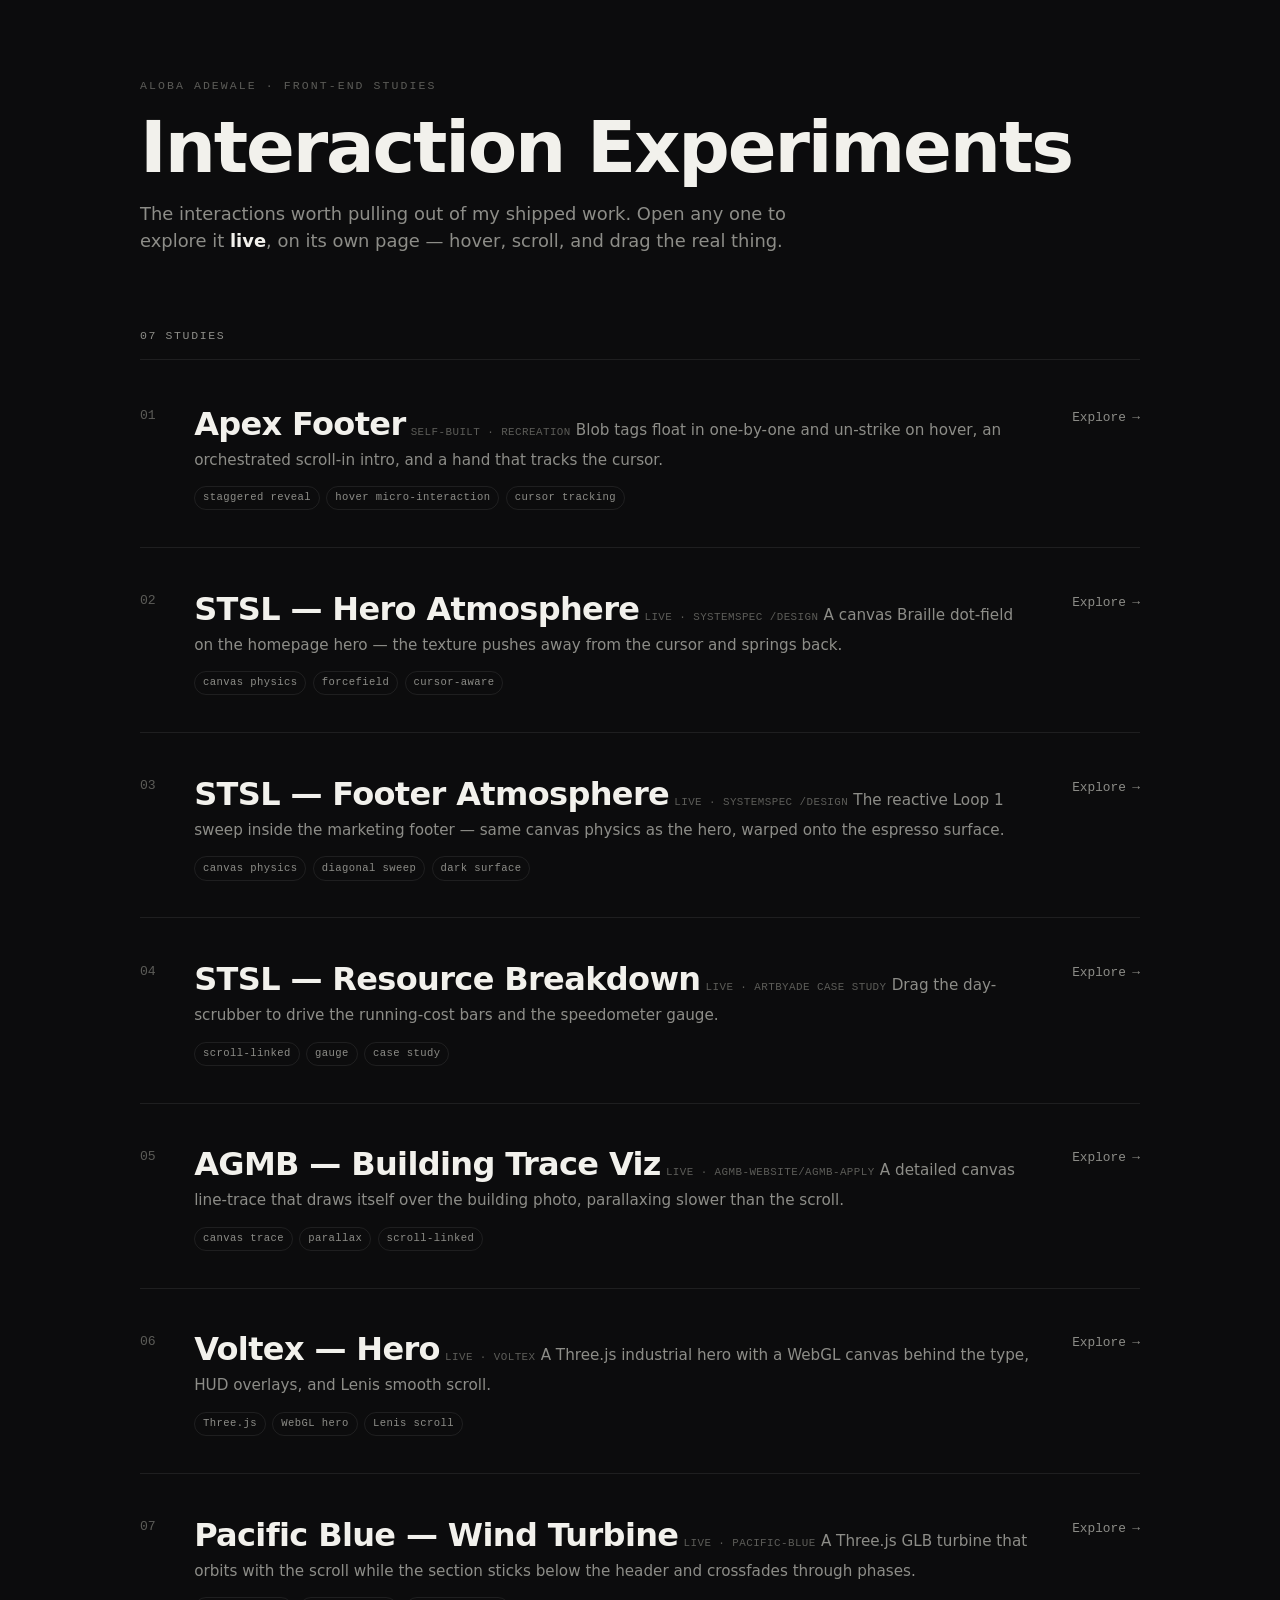
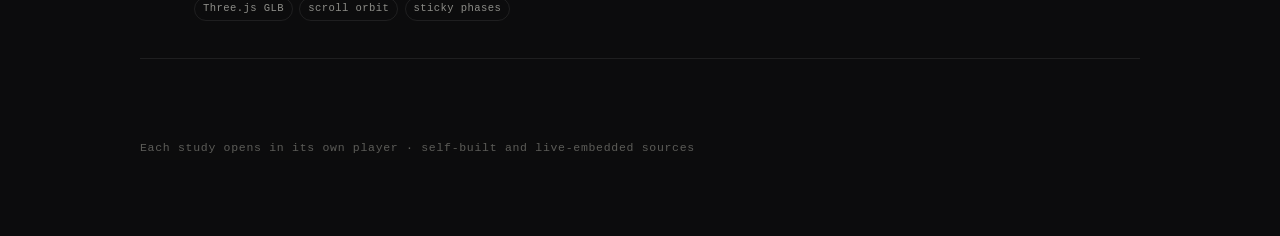
==== commit 9f09a954: "Player: isolate the live demo (crop/scroll); Apex: tap interaction on touch player.html now isolates" ====
--- a/index.html
+++ b/index.html
@@ -130,9 +130,9 @@
         <a class="study" href="./player.html?study=stsl-speedometer">
           <span class="study__no">04</span>
           <span class="study__body">
-            <span class="study__title">STSL — Speedometer Scroll</span>
+            <span class="study__title">STSL — Resource Breakdown</span>
             <span class="study__src">live · artbyade case study</span>
-            <span class="study__desc">A scroll-driven speedometer from the STSL case study — the needle is mapped to scroll progress.</span>
+            <span class="study__desc">Drag the day-scrubber to drive the running-cost bars and the speedometer gauge.</span>
             <span class="study__tags"><span class="tag">scroll-linked</span><span class="tag">gauge</span><span class="tag">case study</span></span>
           </span>
           <span class="study__go">Explore <span>&#8594;</span></span>
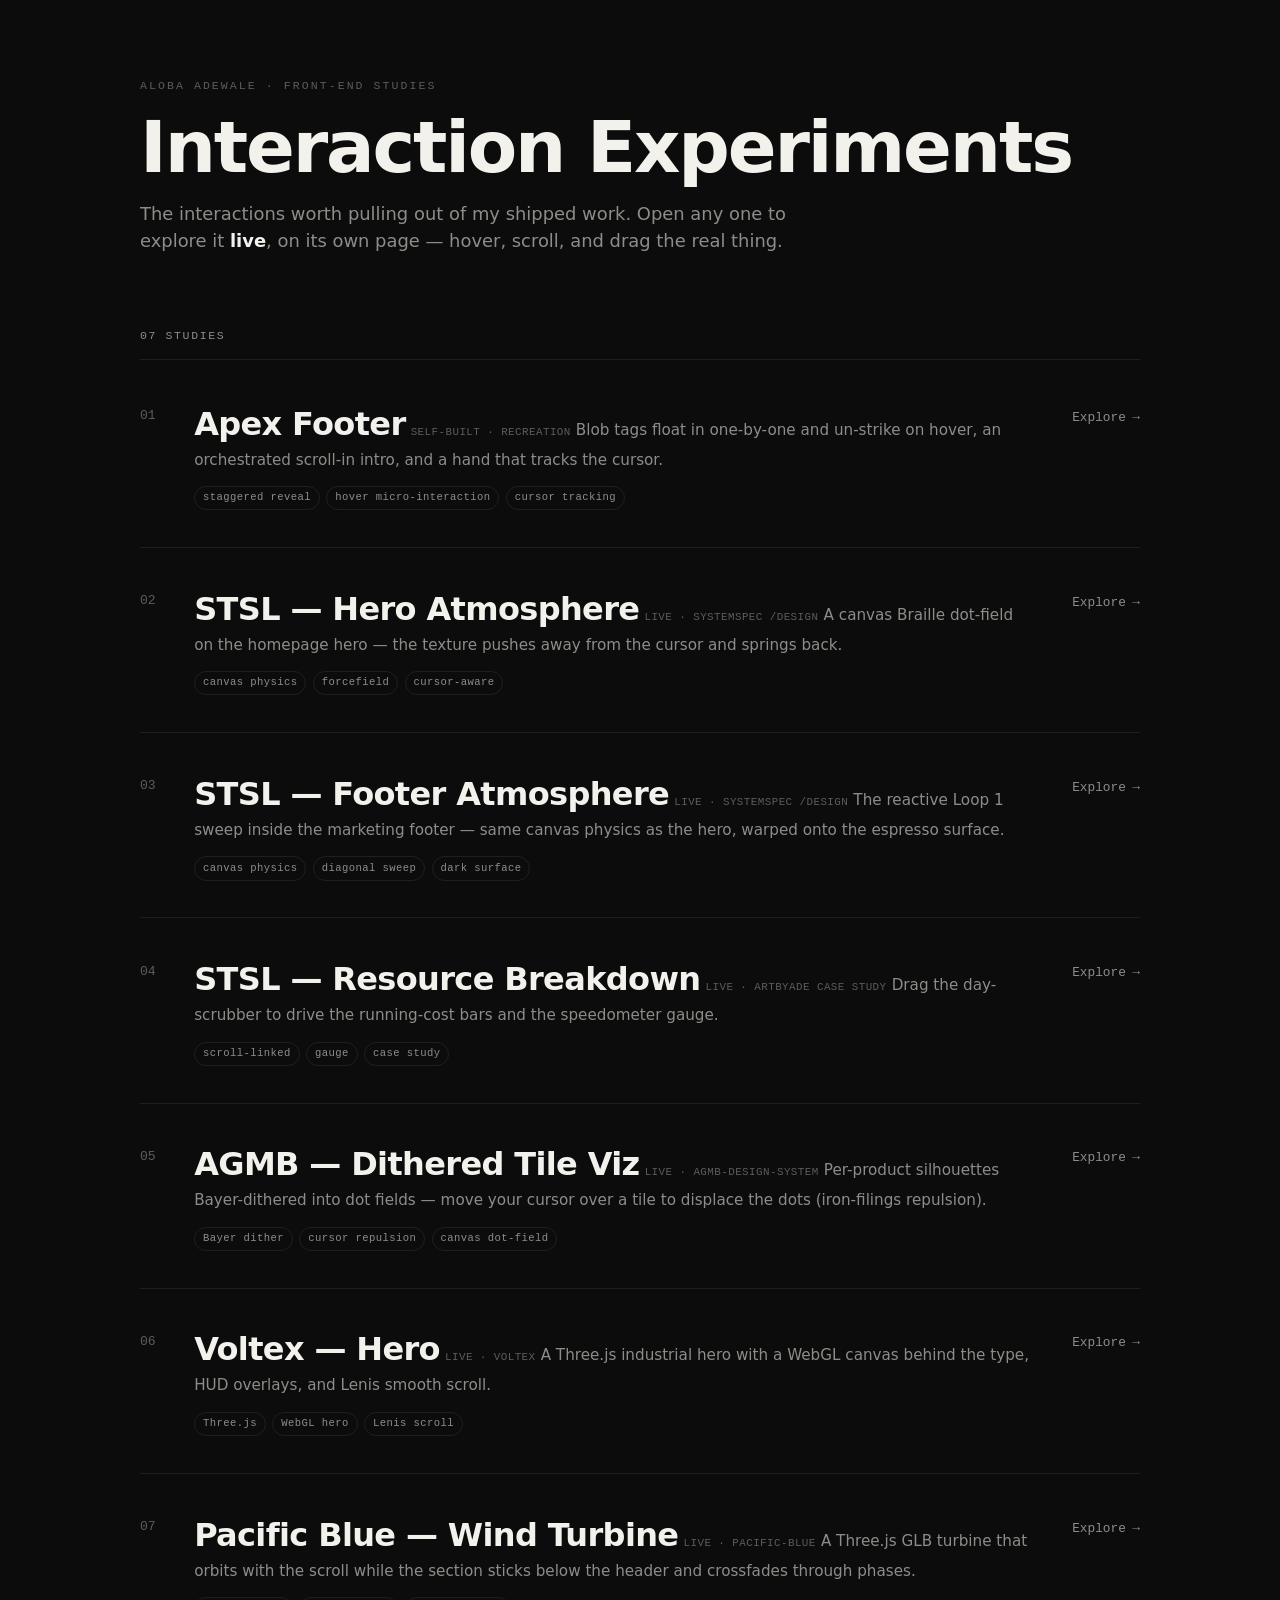
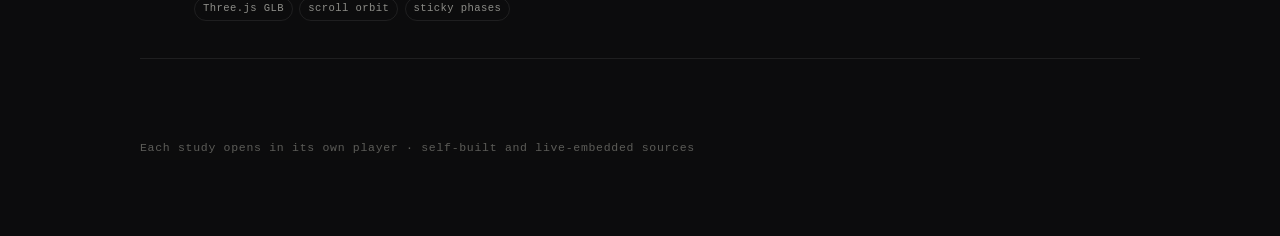
==== commit f2826d1d: "AGMB viz: crop the design-system Dithered Tile Viz (cursor iron-filings) The mouse-playable AGMB viz" ====
--- a/index.html
+++ b/index.html
@@ -142,10 +142,10 @@
         <a class="study" href="./player.html?study=agmb-viz">
           <span class="study__no">05</span>
           <span class="study__body">
-            <span class="study__title">AGMB — Building Trace Viz</span>
-            <span class="study__src">live · agmb-website/agmb-apply</span>
-            <span class="study__desc">A detailed canvas line-trace that draws itself over the building photo, parallaxing slower than the scroll.</span>
-            <span class="study__tags"><span class="tag">canvas trace</span><span class="tag">parallax</span><span class="tag">scroll-linked</span></span>
+            <span class="study__title">AGMB — Dithered Tile Viz</span>
+            <span class="study__src">live · agmb-design-system</span>
+            <span class="study__desc">Per-product silhouettes Bayer-dithered into dot fields — move your cursor over a tile to displace the dots (iron-filings repulsion).</span>
+            <span class="study__tags"><span class="tag">Bayer dither</span><span class="tag">cursor repulsion</span><span class="tag">canvas dot-field</span></span>
           </span>
           <span class="study__go">Explore <span>&#8594;</span></span>
         </a>
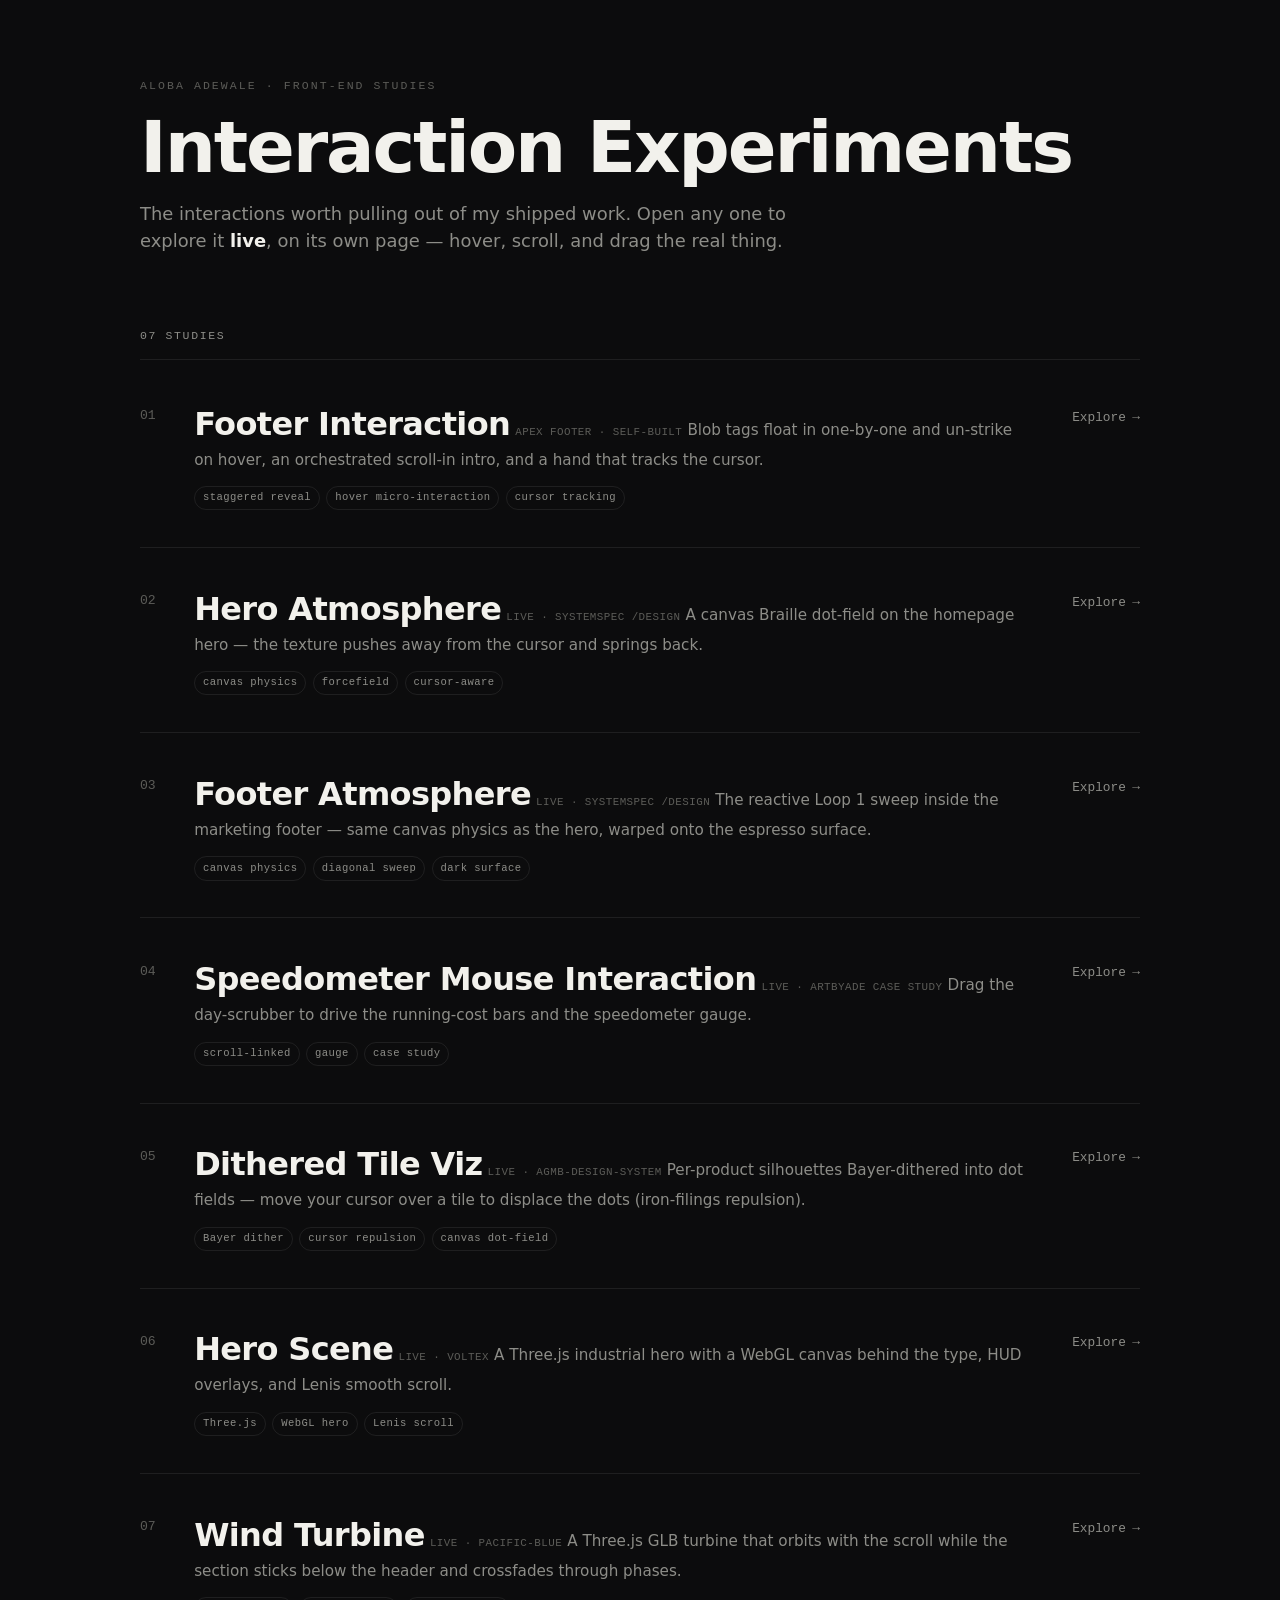
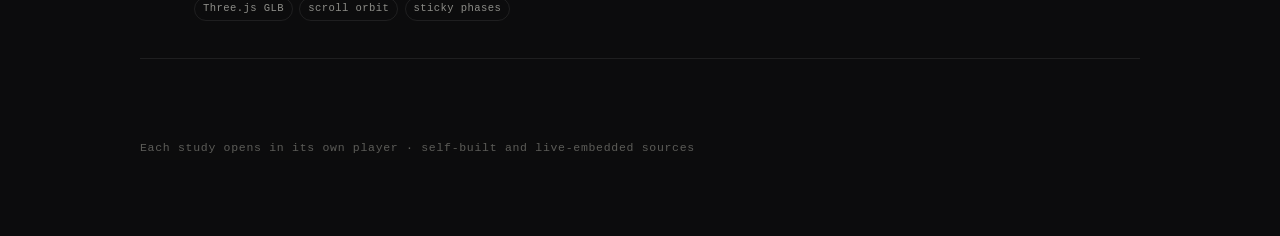
==== commit 75b70388: "Rename studies to the element/interaction (brand moves to source line) Titles now describe the actua" ====
--- a/index.html
+++ b/index.html
@@ -94,8 +94,8 @@
         <a class="study" href="./player.html?study=apex-footer">
           <span class="study__no">01</span>
           <span class="study__body">
-            <span class="study__title">Apex Footer</span>
-            <span class="study__src">self-built · recreation</span>
+            <span class="study__title">Footer Interaction</span>
+            <span class="study__src">Apex footer · self-built</span>
             <span class="study__desc">Blob tags float in one-by-one and un-strike on hover, an orchestrated scroll-in intro, and a hand that tracks the cursor.</span>
             <span class="study__tags"><span class="tag">staggered reveal</span><span class="tag">hover micro-interaction</span><span class="tag">cursor tracking</span></span>
           </span>
@@ -106,7 +106,7 @@
         <a class="study" href="./player.html?study=stsl-hero">
           <span class="study__no">02</span>
           <span class="study__body">
-            <span class="study__title">STSL — Hero Atmosphere</span>
+            <span class="study__title">Hero Atmosphere</span>
             <span class="study__src">live · Systemspec /design</span>
             <span class="study__desc">A canvas Braille dot-field on the homepage hero — the texture pushes away from the cursor and springs back.</span>
             <span class="study__tags"><span class="tag">canvas physics</span><span class="tag">forcefield</span><span class="tag">cursor-aware</span></span>
@@ -118,7 +118,7 @@
         <a class="study" href="./player.html?study=stsl-footer">
           <span class="study__no">03</span>
           <span class="study__body">
-            <span class="study__title">STSL — Footer Atmosphere</span>
+            <span class="study__title">Footer Atmosphere</span>
             <span class="study__src">live · Systemspec /design</span>
             <span class="study__desc">The reactive Loop 1 sweep inside the marketing footer — same canvas physics as the hero, warped onto the espresso surface.</span>
             <span class="study__tags"><span class="tag">canvas physics</span><span class="tag">diagonal sweep</span><span class="tag">dark surface</span></span>
@@ -130,7 +130,7 @@
         <a class="study" href="./player.html?study=stsl-speedometer">
           <span class="study__no">04</span>
           <span class="study__body">
-            <span class="study__title">STSL — Resource Breakdown</span>
+            <span class="study__title">Speedometer Mouse Interaction</span>
             <span class="study__src">live · artbyade case study</span>
             <span class="study__desc">Drag the day-scrubber to drive the running-cost bars and the speedometer gauge.</span>
             <span class="study__tags"><span class="tag">scroll-linked</span><span class="tag">gauge</span><span class="tag">case study</span></span>
@@ -142,7 +142,7 @@
         <a class="study" href="./player.html?study=agmb-viz">
           <span class="study__no">05</span>
           <span class="study__body">
-            <span class="study__title">AGMB — Dithered Tile Viz</span>
+            <span class="study__title">Dithered Tile Viz</span>
             <span class="study__src">live · agmb-design-system</span>
             <span class="study__desc">Per-product silhouettes Bayer-dithered into dot fields — move your cursor over a tile to displace the dots (iron-filings repulsion).</span>
             <span class="study__tags"><span class="tag">Bayer dither</span><span class="tag">cursor repulsion</span><span class="tag">canvas dot-field</span></span>
@@ -154,7 +154,7 @@
         <a class="study" href="./player.html?study=voltex-hero">
           <span class="study__no">06</span>
           <span class="study__body">
-            <span class="study__title">Voltex — Hero</span>
+            <span class="study__title">Hero Scene</span>
             <span class="study__src">live · Voltex</span>
             <span class="study__desc">A Three.js industrial hero with a WebGL canvas behind the type, HUD overlays, and Lenis smooth scroll.</span>
             <span class="study__tags"><span class="tag">Three.js</span><span class="tag">WebGL hero</span><span class="tag">Lenis scroll</span></span>
@@ -166,7 +166,7 @@
         <a class="study" href="./player.html?study=pacific-turbine">
           <span class="study__no">07</span>
           <span class="study__body">
-            <span class="study__title">Pacific Blue — Wind Turbine</span>
+            <span class="study__title">Wind Turbine</span>
             <span class="study__src">live · Pacific-blue</span>
             <span class="study__desc">A Three.js GLB turbine that orbits with the scroll while the section sticks below the header and crossfades through phases.</span>
             <span class="study__tags"><span class="tag">Three.js GLB</span><span class="tag">scroll orbit</span><span class="tag">sticky phases</span></span>
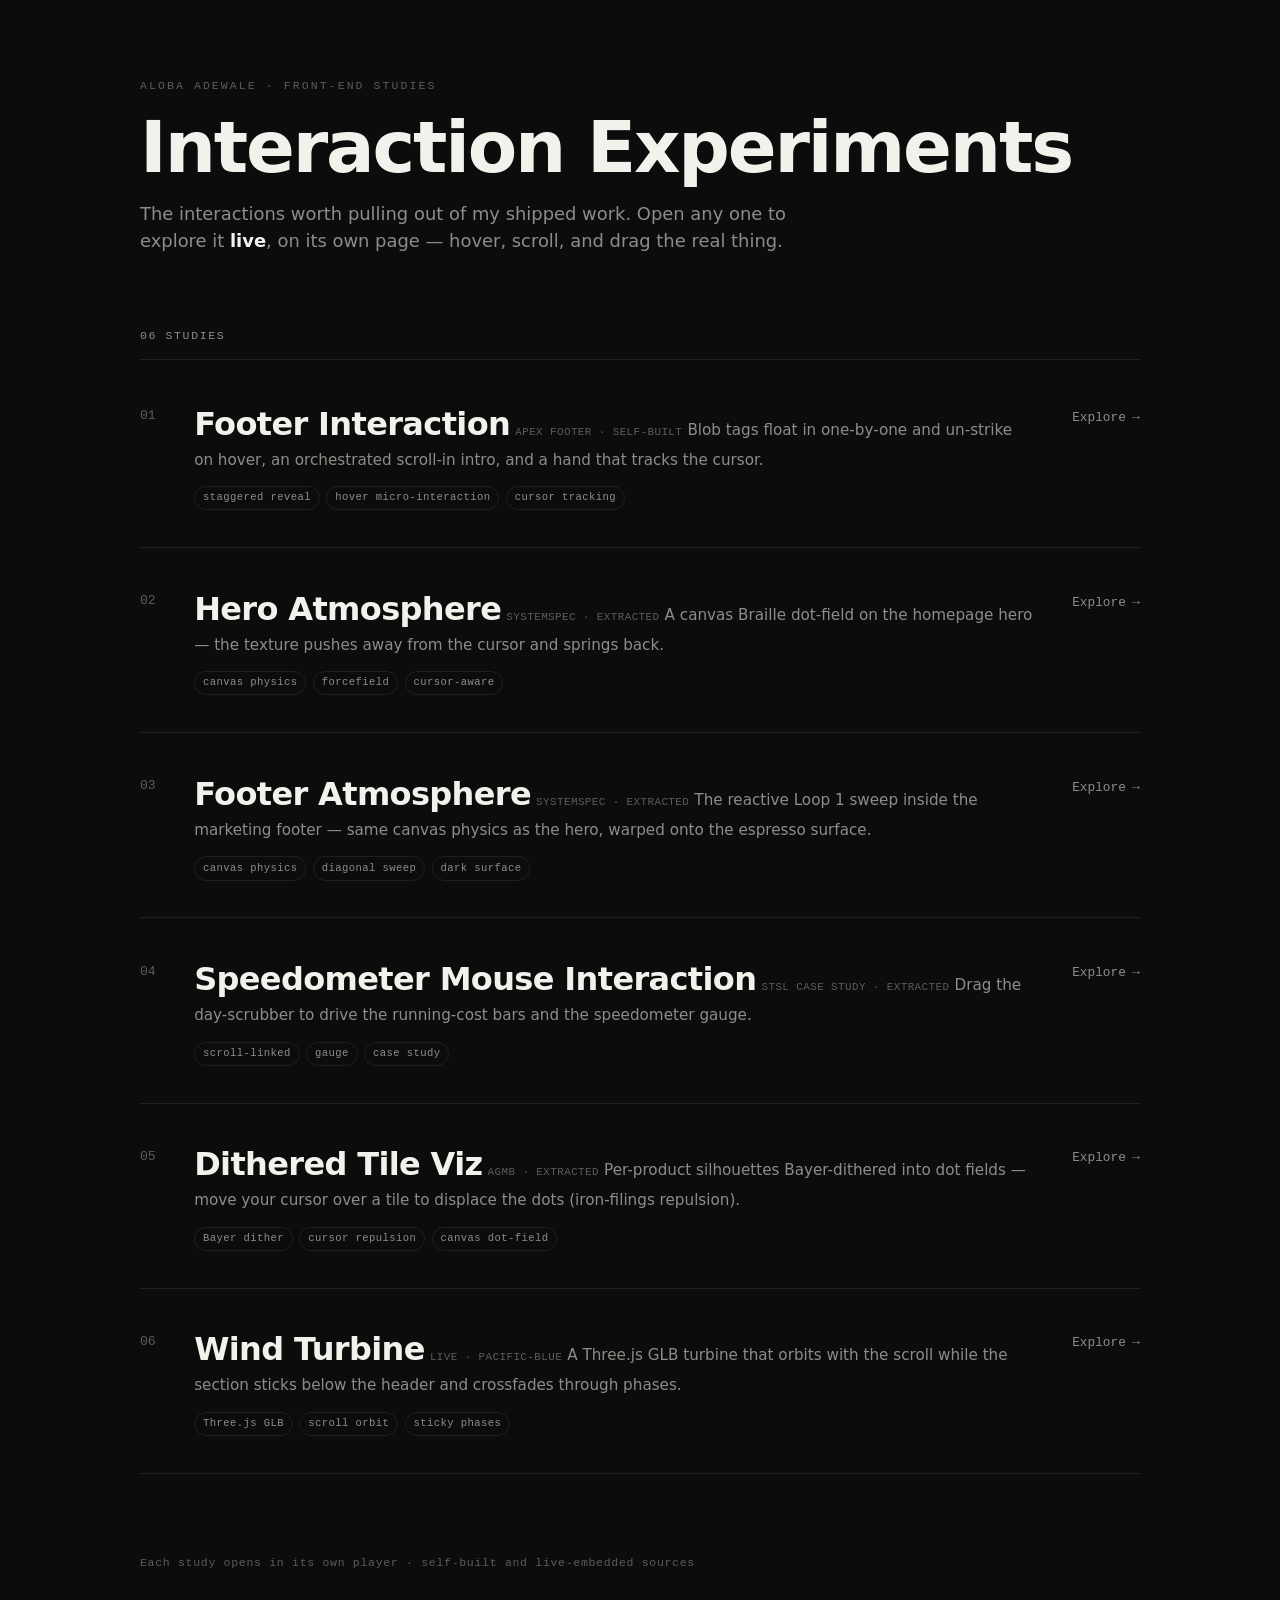
==== commit f878d25c: "Remove Voltex study (too heavy to embed); 6 studies; tidy source labels Voltex's live site times out" ====
--- a/index.html
+++ b/index.html
@@ -11,6 +11,7 @@
     --muted: #8d8d88;
     --faint: #5c5c58;
     --line: rgba(255,255,255,0.08);
+    --red: #e40202;
     --ease: cubic-bezier(0.23, 1, 0.32, 1);
     --sans: ui-sans-serif, system-ui, -apple-system, "Segoe UI", Roboto, sans-serif;
     --mono: ui-monospace, "SF Mono", "JetBrains Mono", Menlo, monospace;
@@ -60,7 +61,7 @@
 
   @media (hover: hover) and (pointer: fine) {
     .study:hover { padding-left: 0.7rem; }
-    .study:hover .study__title { color: #fff; }
+    .study:hover .study__title { color: var(--red); }
     .study:hover .study__go { color: var(--ink); }
     .study:hover .study__go span { transform: translateX(4px); }
   }
@@ -84,11 +85,11 @@
   <div class="wrap">
     <header>
       <p class="eyebrow">Aloba Adewale · Front-end studies</p>
-      <h1>Interaction&nbsp;Experiments</h1>
+      <h1>Interaction Experiments</h1>
       <p class="lead">The interactions worth pulling out of my shipped work. Open any one to explore it <b>live</b>, on its own page — hover, scroll, and drag the real thing.</p>
     </header>
 
-    <p class="count">07 studies</p>
+    <p class="count">06 studies</p>
     <ul>
       <li>
         <a class="study" href="./player.html?study=apex-footer">
@@ -107,7 +108,7 @@
           <span class="study__no">02</span>
           <span class="study__body">
             <span class="study__title">Hero Atmosphere</span>
-            <span class="study__src">live · Systemspec /design</span>
+            <span class="study__src">Systemspec · extracted</span>
             <span class="study__desc">A canvas Braille dot-field on the homepage hero — the texture pushes away from the cursor and springs back.</span>
             <span class="study__tags"><span class="tag">canvas physics</span><span class="tag">forcefield</span><span class="tag">cursor-aware</span></span>
           </span>
@@ -119,7 +120,7 @@
           <span class="study__no">03</span>
           <span class="study__body">
             <span class="study__title">Footer Atmosphere</span>
-            <span class="study__src">live · Systemspec /design</span>
+            <span class="study__src">Systemspec · extracted</span>
             <span class="study__desc">The reactive Loop 1 sweep inside the marketing footer — same canvas physics as the hero, warped onto the espresso surface.</span>
             <span class="study__tags"><span class="tag">canvas physics</span><span class="tag">diagonal sweep</span><span class="tag">dark surface</span></span>
           </span>
@@ -131,7 +132,7 @@
           <span class="study__no">04</span>
           <span class="study__body">
             <span class="study__title">Speedometer Mouse Interaction</span>
-            <span class="study__src">live · artbyade case study</span>
+            <span class="study__src">STSL case study · extracted</span>
             <span class="study__desc">Drag the day-scrubber to drive the running-cost bars and the speedometer gauge.</span>
             <span class="study__tags"><span class="tag">scroll-linked</span><span class="tag">gauge</span><span class="tag">case study</span></span>
           </span>
@@ -143,7 +144,7 @@
           <span class="study__no">05</span>
           <span class="study__body">
             <span class="study__title">Dithered Tile Viz</span>
-            <span class="study__src">live · agmb-design-system</span>
+            <span class="study__src">AGMB · extracted</span>
             <span class="study__desc">Per-product silhouettes Bayer-dithered into dot fields — move your cursor over a tile to displace the dots (iron-filings repulsion).</span>
             <span class="study__tags"><span class="tag">Bayer dither</span><span class="tag">cursor repulsion</span><span class="tag">canvas dot-field</span></span>
           </span>
@@ -151,20 +152,8 @@
         </a>
       </li>
       <li>
-        <a class="study" href="./player.html?study=voltex-hero">
+        <a class="study" href="./player.html?study=pacific-turbine">
           <span class="study__no">06</span>
-          <span class="study__body">
-            <span class="study__title">Hero Scene</span>
-            <span class="study__src">live · Voltex</span>
-            <span class="study__desc">A Three.js industrial hero with a WebGL canvas behind the type, HUD overlays, and Lenis smooth scroll.</span>
-            <span class="study__tags"><span class="tag">Three.js</span><span class="tag">WebGL hero</span><span class="tag">Lenis scroll</span></span>
-          </span>
-          <span class="study__go">Explore <span>&#8594;</span></span>
-        </a>
-      </li>
-      <li>
-        <a class="study" href="./player.html?study=pacific-turbine">
-          <span class="study__no">07</span>
           <span class="study__body">
             <span class="study__title">Wind Turbine</span>
             <span class="study__src">live · Pacific-blue</span>
